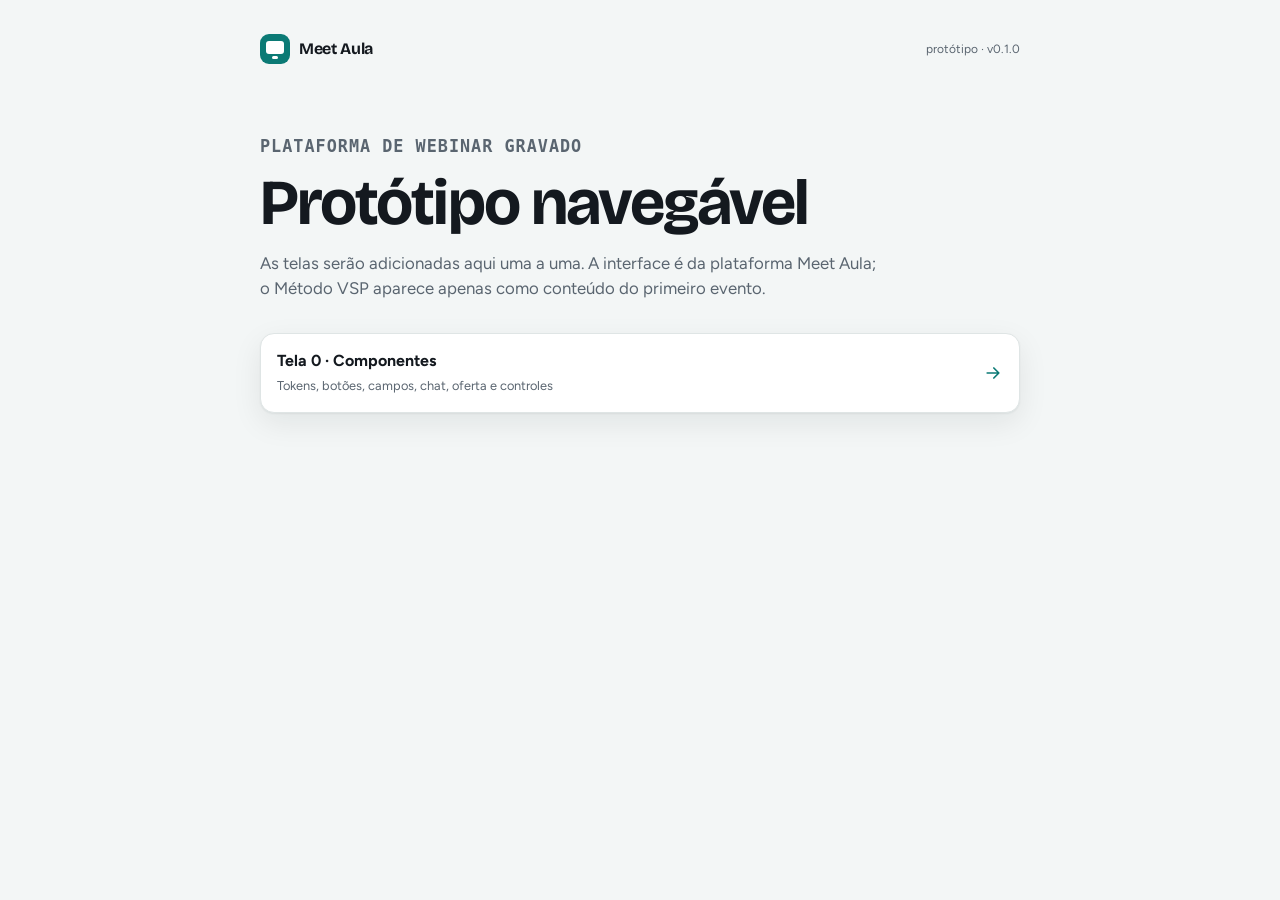
==== index.html @ 0c5a4165 "feat: add Meet Aula prototype home" ====
<!doctype html>
<html lang="pt-BR">
<head>
  <meta charset="utf-8">
  <meta name="viewport" content="width=device-width,initial-scale=1">
  <title>Meet Aula · Protótipo</title>
  <link rel="preconnect" href="https://fonts.googleapis.com">
  <link rel="preconnect" href="https://fonts.gstatic.com" crossorigin>
  <link href="https://fonts.googleapis.com/css2?family=Bricolage+Grotesque:wght@600;700&family=Figtree:wght@400;500;600;700&display=swap" rel="stylesheet">
  <link rel="stylesheet" href="./tokens.css">
  <link rel="stylesheet" href="./components.css">
  <style>
    body{background:var(--ma-mist)}.home{width:min(760px,calc(100% - 32px));margin:0 auto;padding:34px 0 64px}.top{display:flex;justify-content:space-between;align-items:center;gap:16px;margin-bottom:72px}.version{color:var(--ma-ink-soft);font-size:.75rem}.hero{display:grid;gap:16px}.hero p{margin:0;max-width:620px;color:var(--ma-ink-soft);font-size:1.05rem}.screens{display:grid;gap:10px;margin-top:32px}.screen{display:flex;align-items:center;justify-content:space-between;gap:16px;border:1px solid var(--ma-line);border-radius:14px;background:#fff;padding:15px 16px;color:var(--ma-ink);text-decoration:none;box-shadow:var(--ma-shadow-sm)}.screen:hover{border-color:#AFCBC8}.screen strong{display:block}.screen span{color:var(--ma-ink-soft);font-size:.8rem}.screen svg{color:var(--ma-teal)}
  </style>
</head>
<body>
  <main class="home">
    <div class="top"><div class="ma-brand"><span class="ma-brand__mark" aria-hidden="true"></span><span>Meet Aula</span></div><span class="version">protótipo · v0.1.0</span></div>
    <section class="hero"><p class="ma-kicker">Plataforma de webinar gravado</p><h1 class="ma-display">Protótipo navegável</h1><p>As telas serão adicionadas aqui uma a uma. A interface é da plataforma Meet Aula; o Método VSP aparece apenas como conteúdo do primeiro evento.</p></section>
    <nav class="screens" aria-label="Telas disponíveis">
      <a class="screen" href="./componentes.html"><div><strong>Tela 0 · Componentes</strong><span>Tokens, botões, campos, chat, oferta e controles</span></div><svg class="ma-icon" viewBox="0 0 24 24" aria-hidden="true"><path d="M5 12h14M13 6l6 6-6 6"/></svg></a>
    </nav>
  </main>
</body>
</html>
---- tokens.css ----
:root {
  --ma-ink: #14191F;
  --ma-ink-soft: #5A6570;
  --ma-teal: #0B7A75;
  --ma-teal-dark: #075E5A;
  --ma-teal-soft: #9FDCD4;
  --ma-teal-tint: #E6F2F1;
  --ma-stage: #0F1617;
  --ma-stage-2: #1C2E2F;
  --ma-mist: #F3F6F6;
  --ma-line: #DFE5E5;
  --ma-signal: #D93A36;
  --tenant-accent: #1FA84D;
  --ma-white: #FFFFFF;

  --ma-font-display: "Bricolage Grotesque", system-ui, sans-serif;
  --ma-font-body: "Figtree", system-ui, -apple-system, BlinkMacSystemFont, "Segoe UI", sans-serif;
  --ma-font-mono: "IBM Plex Mono", ui-monospace, SFMono-Regular, Menlo, monospace;

  --ma-radius-button: 12px;
  --ma-radius-card: 16px;
  --ma-radius-input: 10px;
  --ma-radius-pill: 999px;

  --ma-shadow-sm: 0 1px 2px rgba(15,30,30,.06), 0 10px 30px rgba(15,30,30,.08);
  --ma-shadow-md: 0 16px 40px rgba(15,30,30,.12);
  --ma-transition: 150ms ease-out;
  --ma-focus: 0 0 0 3px rgba(11,122,117,.28);
}
---- components.css ----
*,*::before,*::after{box-sizing:border-box}html{color-scheme:light;text-size-adjust:100%}body{margin:0;min-width:320px;overflow-x:hidden;background:var(--ma-white);color:var(--ma-ink);font:400 16px/1.5 var(--ma-font-body)}button,input,select,textarea{font:inherit}a,button,input,select,textarea{-webkit-tap-highlight-color:transparent}:focus-visible{outline:0;box-shadow:var(--ma-focus)}.ma-display{margin:0;color:var(--ma-ink);font:700 clamp(2.25rem,8vw,4rem)/.98 var(--ma-font-display);letter-spacing:-.03em}.ma-kicker{margin:0;color:var(--ma-teal-dark);font:600 .72rem/1.2 var(--ma-font-mono);letter-spacing:.06em;text-transform:uppercase}.ma-muted{color:var(--ma-ink-soft)}.ma-mono{font:500 .9rem/1.4 var(--ma-font-mono)}.ma-icon{width:20px;height:20px;flex:0 0 auto;fill:none;stroke:currentColor;stroke-width:2;stroke-linecap:round;stroke-linejoin:round}.ma-sr-only{position:absolute!important;width:1px;height:1px;overflow:hidden;clip:rect(0,0,0,0);clip-path:inset(50%);white-space:nowrap}.ma-brand{display:inline-flex;align-items:center;gap:9px;color:var(--ma-ink);font:700 1rem/1 var(--ma-font-display);letter-spacing:-.02em}.ma-brand__mark{position:relative;width:30px;height:30px;flex:0 0 auto;border-radius:9px;background:var(--ma-teal)}.ma-brand__mark::before{content:"";position:absolute;inset:7px 6px 10px;border-radius:3px;background:#fff}.ma-brand__mark::after{content:"";position:absolute;left:12px;bottom:5px;width:6px;height:3px;border-radius:2px;background:#fff}.ma-btn{appearance:none;min-height:48px;border:1px solid transparent;border-radius:var(--ma-radius-button);display:inline-flex;align-items:center;justify-content:center;gap:9px;padding:12px 17px;cursor:pointer;font-weight:700;line-height:1;text-decoration:none;transition:transform var(--ma-transition),background-color var(--ma-transition),border-color var(--ma-transition),color var(--ma-transition),box-shadow var(--ma-transition)}.ma-btn:hover{transform:translateY(-1px)}.ma-btn:active{transform:translateY(0)}.ma-btn--primary{background:var(--ma-teal);color:#fff}.ma-btn--primary:hover{background:var(--ma-teal-dark)}.ma-btn--secondary{border-color:var(--ma-line);background:#fff;color:var(--ma-ink)}.ma-btn--secondary:hover{background:var(--ma-mist)}.ma-btn--danger{background:var(--ma-signal);color:#fff}.ma-btn--danger:hover{background:#B92F2B}.ma-btn[disabled]{cursor:not-allowed;opacity:.5;transform:none}.ma-field{display:grid;gap:7px}.ma-field__label{font-size:.875rem;font-weight:600}.ma-input,.ma-select,.ma-textarea{width:100%;min-height:48px;border:1px solid var(--ma-line);border-radius:var(--ma-radius-input);background:#fff;color:var(--ma-ink);padding:12px 13px;transition:border-color var(--ma-transition),box-shadow var(--ma-transition),background-color var(--ma-transition)}.ma-input::placeholder,.ma-textarea::placeholder{color:#7E898F}.ma-input:hover,.ma-select:hover,.ma-textarea:hover{border-color:#BFCACA}.ma-field__hint,.ma-field__error{margin:0;font-size:.8rem}.ma-field__hint{color:var(--ma-ink-soft)}.ma-field__error{display:none;color:#B12622;font-weight:600}.ma-field.is-error .ma-input,.ma-field.is-error .ma-select,.ma-field.is-error .ma-textarea{border-color:var(--ma-signal);background:#FFF8F7}.ma-field.is-error .ma-field__error{display:block}.ma-phone{display:grid;grid-template-columns:90px minmax(0,1fr);gap:8px}.ma-chips{display:flex;flex-wrap:wrap;gap:8px}.ma-chip{display:inline-flex;align-items:center;min-height:34px;border:1px solid var(--ma-line);border-radius:var(--ma-radius-pill);background:#fff;color:var(--ma-ink);padding:7px 11px;font-size:.8rem;font-weight:600}.ma-chip--selected{border-color:#AFCBC8;background:var(--ma-teal-tint);color:var(--ma-teal-dark)}.ma-avatar{display:inline-grid;width:40px;height:40px;place-items:center;flex:0 0 auto;border-radius:50%;background:var(--ma-teal-tint);color:var(--ma-teal-dark);font-size:.78rem;font-weight:700}.ma-message{display:grid;grid-template-columns:36px minmax(0,1fr);gap:10px;align-items:start}.ma-message .ma-avatar{width:36px;height:36px}.ma-message__bubble{min-width:0;border:1px solid var(--ma-line);border-radius:14px 14px 14px 5px;background:#fff;padding:10px 12px}.ma-message__meta{display:flex;flex-wrap:wrap;gap:4px 9px;margin-bottom:3px}.ma-message__name{font-size:.8rem;font-weight:700}.ma-message__time{color:var(--ma-ink-soft);font-size:.72rem}.ma-message__text{margin:0;font-size:.875rem;overflow-wrap:anywhere}.ma-message--team .ma-message__bubble{border-color:#BFD9D6;background:var(--ma-teal-tint)}.ma-message--team .ma-avatar{background:var(--ma-teal);color:#fff}.ma-message--pinned{grid-template-columns:1fr}.ma-message--pinned .ma-message__bubble{border-color:#BFD9D6;border-radius:14px;background:var(--ma-teal-tint)}.ma-pin-label{display:inline-flex;align-items:center;gap:6px;margin-bottom:6px;color:var(--ma-teal-dark);font:600 .68rem/1.2 var(--ma-font-mono);letter-spacing:.05em;text-transform:uppercase}.ma-reaction-pill{display:inline-flex;max-width:270px;align-items:center;gap:8px;border:1px solid rgba(255,255,255,.16);border-radius:var(--ma-radius-pill);background:rgba(15,22,23,.9);color:#fff;padding:8px 12px;box-shadow:var(--ma-shadow-md);backdrop-filter:blur(8px)}.ma-reaction-pill__name{overflow:hidden;font-size:.75rem;font-weight:600;text-overflow:ellipsis;white-space:nowrap}.ma-control{appearance:none;display:inline-grid;width:48px;height:48px;place-items:center;border:1px solid var(--ma-line);border-radius:50%;background:#fff;color:var(--ma-ink);cursor:pointer;transition:transform var(--ma-transition),background-color var(--ma-transition),border-color var(--ma-transition),color var(--ma-transition)}.ma-control:hover{transform:translateY(-1px)}.ma-control--active{border-color:#79C5BE;background:var(--ma-teal-soft);color:#103D3A}.ma-control--off{border-color:var(--ma-signal);background:var(--ma-signal);color:#fff}.ma-offer-card{overflow:hidden;border:1px solid #D6E5D9;border-radius:var(--ma-radius-card);background:#fff;box-shadow:var(--ma-shadow-sm)}.ma-offer-card__top{display:flex;flex-wrap:wrap;align-items:center;justify-content:space-between;gap:8px 12px;border-bottom:1px solid #DCEBDD;background:#F5FBF6;padding:10px 13px}.ma-offer-card__tag{color:#176D33;font-size:.72rem;font-weight:700;text-transform:uppercase}.ma-offer-card__deadline{color:var(--ma-ink-soft);font-size:.75rem;font-weight:600}.ma-offer-card__body{display:grid;gap:13px;padding:15px}.ma-offer-card__title,.ma-offer-card__old{margin:0}.ma-offer-card__title{font-weight:800}.ma-offer-card__old{color:var(--ma-ink-soft);font-size:.8rem}.ma-offer-card__price{display:flex;flex-wrap:wrap;align-items:baseline;gap:7px}.ma-offer-card__price strong{color:#176D33;font:700 1.9rem/.95 var(--ma-font-display);letter-spacing:-.02em}.ma-offer-card .ma-btn{background:var(--tenant-accent);color:#fff}.ma-offer-card .ma-btn:hover{filter:brightness(.9)}.ma-toast{display:flex;width:min(100%,430px);align-items:flex-start;gap:10px;border:1px solid #CFE2D3;border-radius:14px;background:#fff;padding:12px 14px;box-shadow:var(--ma-shadow-md)}.ma-toast__icon{display:grid;width:28px;height:28px;place-items:center;flex:0 0 auto;border-radius:50%;background:#EAF7EE;color:#176D33}.ma-toast__text{margin:0;font-size:.875rem}.ma-countdown{display:inline-flex;align-items:center;gap:10px;border:1px solid var(--ma-line);border-radius:14px;background:#fff;padding:10px 12px}.ma-countdown__label{color:var(--ma-ink-soft);font-size:.75rem;font-weight:600}.ma-countdown__time{color:var(--ma-ink);font:700 1.8rem/1 var(--ma-font-display);letter-spacing:-.02em}@media(prefers-reduced-motion:reduce){*,*::before,*::after{scroll-behavior:auto!important;animation-duration:.001ms!important;animation-iteration-count:1!important;transition-duration:.001ms!important}}
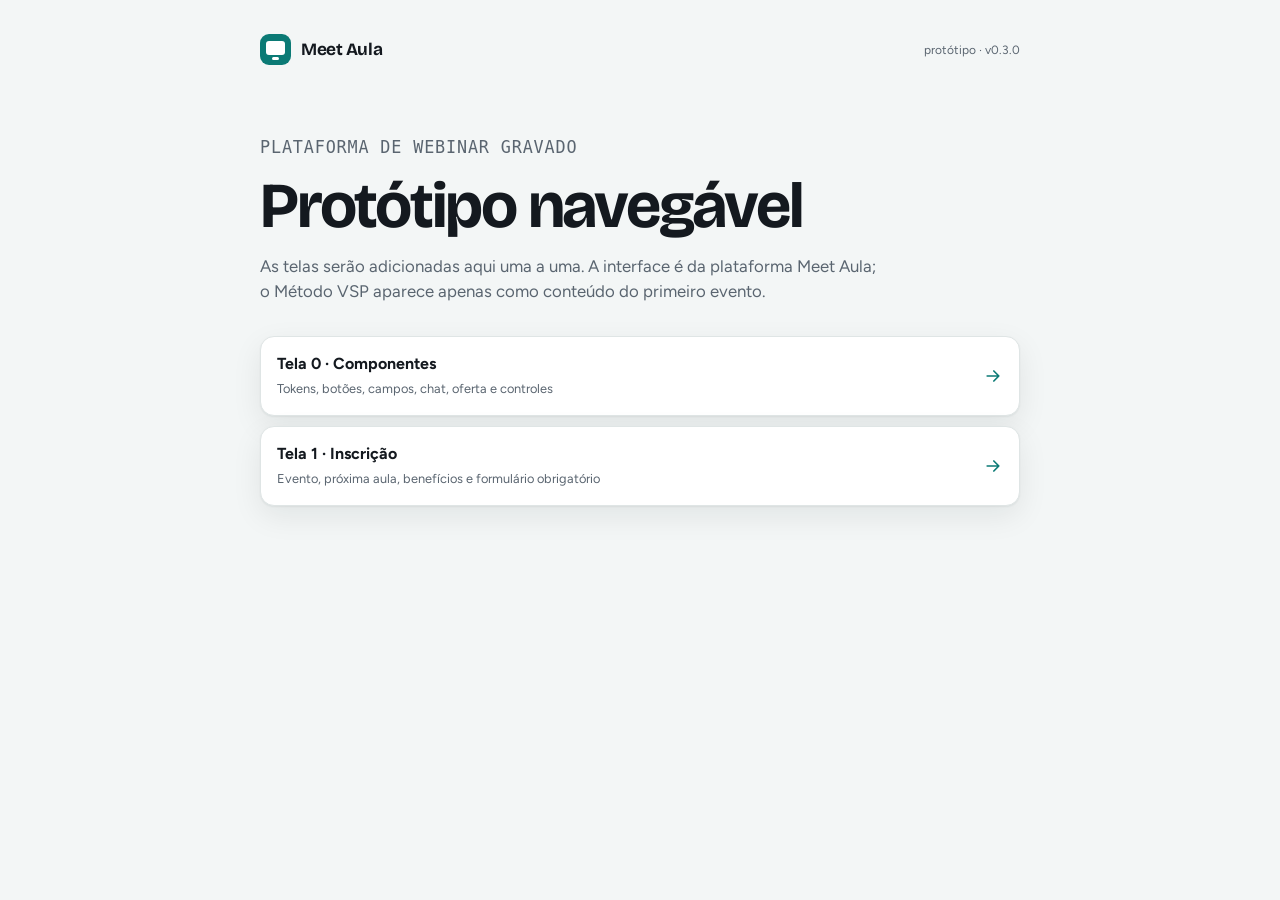
==== commit 7005fd1e: "nav: add registration screen to prototype index" ====
--- a/index.html
+++ b/index.html
@@ -15,10 +15,11 @@
 </head>
 <body>
   <main class="home">
-    <div class="top"><div class="ma-brand"><span class="ma-brand__mark" aria-hidden="true"></span><span>Meet Aula</span></div><span class="version">protótipo · v0.1.0</span></div>
+    <div class="top"><div class="ma-brand"><span class="ma-brand__mark" aria-hidden="true"></span><span>Meet Aula</span></div><span class="version">protótipo · v0.3.0</span></div>
     <section class="hero"><p class="ma-kicker">Plataforma de webinar gravado</p><h1 class="ma-display">Protótipo navegável</h1><p>As telas serão adicionadas aqui uma a uma. A interface é da plataforma Meet Aula; o Método VSP aparece apenas como conteúdo do primeiro evento.</p></section>
     <nav class="screens" aria-label="Telas disponíveis">
       <a class="screen" href="./componentes.html"><div><strong>Tela 0 · Componentes</strong><span>Tokens, botões, campos, chat, oferta e controles</span></div><svg class="ma-icon" viewBox="0 0 24 24" aria-hidden="true"><path d="M5 12h14M13 6l6 6-6 6"/></svg></a>
+      <a class="screen" href="./e/oferta-semente/"><div><strong>Tela 1 · Inscrição</strong><span>Evento, próxima aula, benefícios e formulário obrigatório</span></div><svg class="ma-icon" viewBox="0 0 24 24" aria-hidden="true"><path d="M5 12h14M13 6l6 6-6 6"/></svg></a>
     </nav>
   </main>
 </body>
--- a/tokens.css
+++ b/tokens.css
@@ -22,8 +22,8 @@
   --ma-radius-input: 10px;
   --ma-radius-pill: 999px;
 
-  --ma-shadow-sm: 0 1px 2px rgba(15,30,30,.06), 0 10px 30px rgba(15,30,30,.08);
-  --ma-shadow-md: 0 16px 40px rgba(15,30,30,.12);
+  --ma-shadow-sm: 0 1px 2px rgba(15, 30, 30, .06), 0 10px 30px rgba(15, 30, 30, .08);
+  --ma-shadow-md: 0 18px 48px rgba(15, 30, 30, .14);
   --ma-transition: 150ms ease-out;
-  --ma-focus: 0 0 0 3px rgba(11,122,117,.28);
+  --ma-focus: 0 0 0 3px rgba(11, 122, 117, .28);
 }
--- a/components.css
+++ b/components.css
@@ -1 +1,234 @@
-*,*::before,*::after{box-sizing:border-box}html{color-scheme:light;text-size-adjust:100%}body{margin:0;min-width:320px;overflow-x:hidden;background:var(--ma-white);color:var(--ma-ink);font:400 16px/1.5 var(--ma-font-body)}button,input,select,textarea{font:inherit}a,button,input,select,textarea{-webkit-tap-highlight-color:transparent}:focus-visible{outline:0;box-shadow:var(--ma-focus)}.ma-display{margin:0;color:var(--ma-ink);font:700 clamp(2.25rem,8vw,4rem)/.98 var(--ma-font-display);letter-spacing:-.03em}.ma-kicker{margin:0;color:var(--ma-teal-dark);font:600 .72rem/1.2 var(--ma-font-mono);letter-spacing:.06em;text-transform:uppercase}.ma-muted{color:var(--ma-ink-soft)}.ma-mono{font:500 .9rem/1.4 var(--ma-font-mono)}.ma-icon{width:20px;height:20px;flex:0 0 auto;fill:none;stroke:currentColor;stroke-width:2;stroke-linecap:round;stroke-linejoin:round}.ma-sr-only{position:absolute!important;width:1px;height:1px;overflow:hidden;clip:rect(0,0,0,0);clip-path:inset(50%);white-space:nowrap}.ma-brand{display:inline-flex;align-items:center;gap:9px;color:var(--ma-ink);font:700 1rem/1 var(--ma-font-display);letter-spacing:-.02em}.ma-brand__mark{position:relative;width:30px;height:30px;flex:0 0 auto;border-radius:9px;background:var(--ma-teal)}.ma-brand__mark::before{content:"";position:absolute;inset:7px 6px 10px;border-radius:3px;background:#fff}.ma-brand__mark::after{content:"";position:absolute;left:12px;bottom:5px;width:6px;height:3px;border-radius:2px;background:#fff}.ma-btn{appearance:none;min-height:48px;border:1px solid transparent;border-radius:var(--ma-radius-button);display:inline-flex;align-items:center;justify-content:center;gap:9px;padding:12px 17px;cursor:pointer;font-weight:700;line-height:1;text-decoration:none;transition:transform var(--ma-transition),background-color var(--ma-transition),border-color var(--ma-transition),color var(--ma-transition),box-shadow var(--ma-transition)}.ma-btn:hover{transform:translateY(-1px)}.ma-btn:active{transform:translateY(0)}.ma-btn--primary{background:var(--ma-teal);color:#fff}.ma-btn--primary:hover{background:var(--ma-teal-dark)}.ma-btn--secondary{border-color:var(--ma-line);background:#fff;color:var(--ma-ink)}.ma-btn--secondary:hover{background:var(--ma-mist)}.ma-btn--danger{background:var(--ma-signal);color:#fff}.ma-btn--danger:hover{background:#B92F2B}.ma-btn[disabled]{cursor:not-allowed;opacity:.5;transform:none}.ma-field{display:grid;gap:7px}.ma-field__label{font-size:.875rem;font-weight:600}.ma-input,.ma-select,.ma-textarea{width:100%;min-height:48px;border:1px solid var(--ma-line);border-radius:var(--ma-radius-input);background:#fff;color:var(--ma-ink);padding:12px 13px;transition:border-color var(--ma-transition),box-shadow var(--ma-transition),background-color var(--ma-transition)}.ma-input::placeholder,.ma-textarea::placeholder{color:#7E898F}.ma-input:hover,.ma-select:hover,.ma-textarea:hover{border-color:#BFCACA}.ma-field__hint,.ma-field__error{margin:0;font-size:.8rem}.ma-field__hint{color:var(--ma-ink-soft)}.ma-field__error{display:none;color:#B12622;font-weight:600}.ma-field.is-error .ma-input,.ma-field.is-error .ma-select,.ma-field.is-error .ma-textarea{border-color:var(--ma-signal);background:#FFF8F7}.ma-field.is-error .ma-field__error{display:block}.ma-phone{display:grid;grid-template-columns:90px minmax(0,1fr);gap:8px}.ma-chips{display:flex;flex-wrap:wrap;gap:8px}.ma-chip{display:inline-flex;align-items:center;min-height:34px;border:1px solid var(--ma-line);border-radius:var(--ma-radius-pill);background:#fff;color:var(--ma-ink);padding:7px 11px;font-size:.8rem;font-weight:600}.ma-chip--selected{border-color:#AFCBC8;background:var(--ma-teal-tint);color:var(--ma-teal-dark)}.ma-avatar{display:inline-grid;width:40px;height:40px;place-items:center;flex:0 0 auto;border-radius:50%;background:var(--ma-teal-tint);color:var(--ma-teal-dark);font-size:.78rem;font-weight:700}.ma-message{display:grid;grid-template-columns:36px minmax(0,1fr);gap:10px;align-items:start}.ma-message .ma-avatar{width:36px;height:36px}.ma-message__bubble{min-width:0;border:1px solid var(--ma-line);border-radius:14px 14px 14px 5px;background:#fff;padding:10px 12px}.ma-message__meta{display:flex;flex-wrap:wrap;gap:4px 9px;margin-bottom:3px}.ma-message__name{font-size:.8rem;font-weight:700}.ma-message__time{color:var(--ma-ink-soft);font-size:.72rem}.ma-message__text{margin:0;font-size:.875rem;overflow-wrap:anywhere}.ma-message--team .ma-message__bubble{border-color:#BFD9D6;background:var(--ma-teal-tint)}.ma-message--team .ma-avatar{background:var(--ma-teal);color:#fff}.ma-message--pinned{grid-template-columns:1fr}.ma-message--pinned .ma-message__bubble{border-color:#BFD9D6;border-radius:14px;background:var(--ma-teal-tint)}.ma-pin-label{display:inline-flex;align-items:center;gap:6px;margin-bottom:6px;color:var(--ma-teal-dark);font:600 .68rem/1.2 var(--ma-font-mono);letter-spacing:.05em;text-transform:uppercase}.ma-reaction-pill{display:inline-flex;max-width:270px;align-items:center;gap:8px;border:1px solid rgba(255,255,255,.16);border-radius:var(--ma-radius-pill);background:rgba(15,22,23,.9);color:#fff;padding:8px 12px;box-shadow:var(--ma-shadow-md);backdrop-filter:blur(8px)}.ma-reaction-pill__name{overflow:hidden;font-size:.75rem;font-weight:600;text-overflow:ellipsis;white-space:nowrap}.ma-control{appearance:none;display:inline-grid;width:48px;height:48px;place-items:center;border:1px solid var(--ma-line);border-radius:50%;background:#fff;color:var(--ma-ink);cursor:pointer;transition:transform var(--ma-transition),background-color var(--ma-transition),border-color var(--ma-transition),color var(--ma-transition)}.ma-control:hover{transform:translateY(-1px)}.ma-control--active{border-color:#79C5BE;background:var(--ma-teal-soft);color:#103D3A}.ma-control--off{border-color:var(--ma-signal);background:var(--ma-signal);color:#fff}.ma-offer-card{overflow:hidden;border:1px solid #D6E5D9;border-radius:var(--ma-radius-card);background:#fff;box-shadow:var(--ma-shadow-sm)}.ma-offer-card__top{display:flex;flex-wrap:wrap;align-items:center;justify-content:space-between;gap:8px 12px;border-bottom:1px solid #DCEBDD;background:#F5FBF6;padding:10px 13px}.ma-offer-card__tag{color:#176D33;font-size:.72rem;font-weight:700;text-transform:uppercase}.ma-offer-card__deadline{color:var(--ma-ink-soft);font-size:.75rem;font-weight:600}.ma-offer-card__body{display:grid;gap:13px;padding:15px}.ma-offer-card__title,.ma-offer-card__old{margin:0}.ma-offer-card__title{font-weight:800}.ma-offer-card__old{color:var(--ma-ink-soft);font-size:.8rem}.ma-offer-card__price{display:flex;flex-wrap:wrap;align-items:baseline;gap:7px}.ma-offer-card__price strong{color:#176D33;font:700 1.9rem/.95 var(--ma-font-display);letter-spacing:-.02em}.ma-offer-card .ma-btn{background:var(--tenant-accent);color:#fff}.ma-offer-card .ma-btn:hover{filter:brightness(.9)}.ma-toast{display:flex;width:min(100%,430px);align-items:flex-start;gap:10px;border:1px solid #CFE2D3;border-radius:14px;background:#fff;padding:12px 14px;box-shadow:var(--ma-shadow-md)}.ma-toast__icon{display:grid;width:28px;height:28px;place-items:center;flex:0 0 auto;border-radius:50%;background:#EAF7EE;color:#176D33}.ma-toast__text{margin:0;font-size:.875rem}.ma-countdown{display:inline-flex;align-items:center;gap:10px;border:1px solid var(--ma-line);border-radius:14px;background:#fff;padding:10px 12px}.ma-countdown__label{color:var(--ma-ink-soft);font-size:.75rem;font-weight:600}.ma-countdown__time{color:var(--ma-ink);font:700 1.8rem/1 var(--ma-font-display);letter-spacing:-.02em}@media(prefers-reduced-motion:reduce){*,*::before,*::after{scroll-behavior:auto!important;animation-duration:.001ms!important;animation-iteration-count:1!important;transition-duration:.001ms!important}}
+*,
+*::before,
+*::after { box-sizing: border-box; }
+
+html { color-scheme: light; text-size-adjust: 100%; }
+
+body {
+  margin: 0;
+  min-width: 320px;
+  overflow-x: hidden;
+  background: var(--ma-white);
+  color: var(--ma-ink);
+  font: 400 16px/1.5 var(--ma-font-body);
+  -webkit-font-smoothing: antialiased;
+}
+
+button, input, select, textarea { font: inherit; }
+a, button, input, select, textarea { -webkit-tap-highlight-color: transparent; }
+:focus-visible { outline: 0; box-shadow: var(--ma-focus); }
+
+.ma-display {
+  margin: 0;
+  color: var(--ma-ink);
+  font: 700 clamp(2.25rem, 8vw, 4rem)/.98 var(--ma-font-display);
+  letter-spacing: -.035em;
+}
+.ma-kicker {
+  margin: 0;
+  color: var(--ma-teal-dark);
+  font: 500 .72rem/1.3 var(--ma-font-mono);
+  letter-spacing: .05em;
+  text-transform: uppercase;
+}
+.ma-muted { color: var(--ma-ink-soft); }
+.ma-mono { font-family: var(--ma-font-mono); font-weight: 500; font-variant-numeric: tabular-nums; }
+.ma-icon {
+  width: 20px; height: 20px; flex: 0 0 auto; fill: none; stroke: currentColor;
+  stroke-width: 2; stroke-linecap: round; stroke-linejoin: round;
+}
+.ma-sr-only {
+  position: absolute !important; width: 1px; height: 1px; overflow: hidden;
+  clip: rect(0 0 0 0); clip-path: inset(50%); white-space: nowrap;
+}
+
+/* Brand */
+.ma-brand {
+  display: inline-flex; align-items: center; gap: 10px; color: var(--ma-ink);
+  font: 700 1.08rem/1 var(--ma-font-display); letter-spacing: -.025em;
+}
+.ma-brand__mark {
+  position: relative; width: 31px; height: 31px; flex: 0 0 auto;
+  border-radius: 9px; background: var(--ma-teal);
+}
+.ma-brand__mark::before {
+  position: absolute; inset: 7px 6px 10px; border-radius: 3px;
+  background: var(--ma-white); content: "";
+}
+.ma-brand__mark::after {
+  position: absolute; left: 12px; bottom: 5px; width: 7px; height: 3px;
+  border-radius: 2px; background: var(--ma-white); content: "";
+}
+
+/* Buttons */
+.ma-btn {
+  appearance: none; min-height: 48px; border: 1px solid transparent;
+  border-radius: var(--ma-radius-button); display: inline-flex; align-items: center;
+  justify-content: center; gap: 9px; padding: 12px 17px; cursor: pointer;
+  color: inherit; font-weight: 700; line-height: 1; text-decoration: none;
+  transition: transform var(--ma-transition), background-color var(--ma-transition),
+    border-color var(--ma-transition), color var(--ma-transition), box-shadow var(--ma-transition);
+}
+.ma-btn:hover { transform: translateY(-1px); }
+.ma-btn:active { transform: translateY(0); }
+.ma-btn--primary { background: var(--ma-teal); color: var(--ma-white); }
+.ma-btn--primary:hover { background: var(--ma-teal-dark); }
+.ma-btn--secondary { border-color: var(--ma-line); background: var(--ma-white); color: var(--ma-ink); }
+.ma-btn--secondary:hover { background: var(--ma-mist); }
+.ma-btn--danger { background: var(--ma-signal); color: var(--ma-white); }
+.ma-btn--danger:hover { background: #B92F2B; }
+.ma-btn[disabled] { cursor: not-allowed; opacity: .5; transform: none; }
+
+/* Forms */
+.ma-field { display: grid; gap: 7px; }
+.ma-field__label { color: var(--ma-ink); font-size: .875rem; font-weight: 600; }
+.ma-input, .ma-select, .ma-textarea {
+  width: 100%; min-height: 48px; border: 1px solid var(--ma-line);
+  border-radius: var(--ma-radius-input); background: var(--ma-white); color: var(--ma-ink);
+  padding: 12px 13px; transition: border-color var(--ma-transition), box-shadow var(--ma-transition), background-color var(--ma-transition);
+}
+.ma-input::placeholder, .ma-textarea::placeholder { color: #7E898F; }
+.ma-input:hover, .ma-select:hover, .ma-textarea:hover { border-color: #BFCACA; }
+.ma-field__hint, .ma-field__error { margin: 0; font-size: .8rem; }
+.ma-field__hint { color: var(--ma-ink-soft); }
+.ma-field__error { display: none; color: #B12622; font-weight: 600; }
+.ma-field.is-error .ma-input, .ma-field.is-error .ma-select, .ma-field.is-error .ma-textarea {
+  border-color: var(--ma-signal); background: #FFF8F7;
+}
+.ma-field.is-error .ma-field__error { display: block; }
+.ma-phone { display: grid; grid-template-columns: 90px minmax(0, 1fr); gap: 8px; }
+
+/* Chips */
+.ma-chips { display: flex; flex-wrap: wrap; gap: 8px; }
+.ma-chip {
+  display: inline-flex; min-height: 34px; align-items: center; border: 1px solid var(--ma-line);
+  border-radius: var(--ma-radius-pill); background: var(--ma-white); color: var(--ma-ink);
+  padding: 7px 11px; font-size: .8rem; font-weight: 600;
+}
+.ma-chip--selected { border-color: #AFCBC8; background: var(--ma-teal-tint); color: var(--ma-teal-dark); }
+
+/* Avatar */
+.ma-avatar {
+  display: inline-grid; width: 36px; height: 36px; place-items: center; flex: 0 0 auto;
+  border-radius: 50%; background: var(--ma-teal-tint); color: var(--ma-teal-dark);
+  font-size: .75rem; font-weight: 700;
+}
+
+/* Compact webchat: optimized for dense room sidebars */
+.ma-chat-list { display: grid; gap: 10px; }
+.ma-message {
+  display: grid; grid-template-columns: 30px minmax(0, 1fr); gap: 8px; align-items: start;
+}
+.ma-message .ma-avatar { width: 30px; height: 30px; font-size: .64rem; }
+.ma-message__content { min-width: 0; }
+.ma-message__meta {
+  display: flex; flex-wrap: wrap; align-items: baseline; gap: 4px 7px; margin-bottom: 1px;
+}
+.ma-message__name { color: var(--ma-ink); font-size: .78rem; font-weight: 700; }
+.ma-message__time { color: #7E898F; font-size: .68rem; }
+.ma-message__bubble { min-width: 0; background: transparent; padding: 0; }
+.ma-message__text { margin: 0; color: var(--ma-ink); font-size: .85rem; line-height: 1.35; overflow-wrap: anywhere; }
+.ma-message--team .ma-avatar { background: var(--ma-teal); color: var(--ma-white); }
+.ma-message--team .ma-message__name { color: var(--ma-teal-dark); }
+.ma-message--pinned {
+  grid-template-columns: 1fr; border-radius: 10px; background: var(--ma-teal-tint); padding: 8px 10px;
+}
+.ma-pin-label {
+  display: inline-flex; align-items: center; gap: 6px; margin-bottom: 3px; color: var(--ma-teal-dark);
+  font: 500 .64rem/1.3 var(--ma-font-mono); letter-spacing: .04em; text-transform: uppercase;
+}
+
+/* Reactions: floating name pills + mobile horizontal tray */
+.ma-reaction-pill,
+.ma-reaction-float {
+  display: inline-flex; max-width: 270px; align-items: center; gap: 6px;
+  border: 1px solid rgba(255, 255, 255, .14); border-radius: var(--ma-radius-pill);
+  background: rgba(255, 255, 255, .13); color: var(--ma-white);
+  padding: 3px 9px 3px 4px; backdrop-filter: blur(8px);
+}
+.ma-reaction-pill__emoji,
+.ma-reaction-float__emoji { font-size: 1.1rem; line-height: 1; }
+.ma-reaction-pill__name,
+.ma-reaction-float__name {
+  overflow: hidden; font-size: .74rem; font-weight: 600; text-overflow: ellipsis; white-space: nowrap;
+}
+.ma-reaction-cloud { position: absolute; inset: 10px; pointer-events: none; }
+.ma-reaction-float {
+  position: absolute; left: var(--reaction-x, 0%); bottom: var(--reaction-y, 0%);
+  box-shadow: 0 8px 20px rgba(0, 0, 0, .16);
+}
+.ma-reaction-tray {
+  display: flex; max-width: 100%; gap: 3px; overflow-x: auto; padding: 5px;
+  border: 1px solid rgba(255, 255, 255, .14); border-radius: var(--ma-radius-pill);
+  background: rgba(15, 22, 23, .88); box-shadow: var(--ma-shadow-md); scrollbar-width: none;
+}
+.ma-reaction-tray::-webkit-scrollbar { display: none; }
+.ma-reaction-option {
+  appearance: none; width: 38px; height: 38px; flex: 0 0 38px; border: 0; border-radius: 50%;
+  display: grid; place-items: center; background: transparent; cursor: pointer; font-size: 1.2rem;
+  transition: transform var(--ma-transition), background-color var(--ma-transition);
+}
+.ma-reaction-option:hover { background: rgba(255, 255, 255, .12); transform: translateY(-1px); }
+
+/* Room controls */
+.ma-control {
+  appearance: none; display: inline-grid; width: 48px; height: 48px; place-items: center;
+  border: 1px solid var(--ma-line); border-radius: 50%; background: var(--ma-white);
+  color: var(--ma-ink); cursor: pointer; transition: transform var(--ma-transition),
+    background-color var(--ma-transition), border-color var(--ma-transition), color var(--ma-transition);
+}
+.ma-control:hover { transform: translateY(-1px); }
+.ma-control--active { border-color: #79C5BE; background: var(--ma-teal-soft); color: #103D3A; }
+.ma-control--off { border-color: var(--ma-signal); background: var(--ma-signal); color: var(--ma-white); }
+
+/* Tenant offer: tenant color is restricted to CTA */
+.ma-offer-card {
+  overflow: hidden; border: 1px solid var(--ma-line); border-radius: var(--ma-radius-card);
+  background: var(--ma-white); box-shadow: var(--ma-shadow-sm);
+}
+.ma-offer-card__top {
+  display: flex; flex-wrap: wrap; align-items: center; justify-content: space-between; gap: 8px 12px;
+  border-bottom: 1px solid var(--ma-line); background: var(--ma-mist); padding: 10px 13px;
+}
+.ma-offer-card__tag { color: var(--ma-signal); font-size: .7rem; font-weight: 700; text-transform: uppercase; }
+.ma-offer-card__deadline { color: var(--ma-ink-soft); font-size: .75rem; font-weight: 600; }
+.ma-offer-card__body { display: grid; gap: 13px; padding: 15px; }
+.ma-offer-card__title, .ma-offer-card__old { margin: 0; }
+.ma-offer-card__title { color: var(--ma-ink); font-weight: 800; }
+.ma-offer-card__old { color: var(--ma-ink-soft); font-size: .8rem; }
+.ma-offer-card__price { display: flex; flex-wrap: wrap; align-items: baseline; gap: 7px; }
+.ma-offer-card__price strong {
+  color: var(--ma-ink); font: 700 1.9rem/.95 var(--ma-font-display); letter-spacing: -.02em;
+}
+.ma-offer-card .ma-btn { background: var(--tenant-accent); color: var(--ma-white); }
+.ma-offer-card .ma-btn:hover { filter: brightness(.9); }
+
+/* Toast */
+.ma-toast {
+  display: flex; width: min(100%, 430px); align-items: flex-start; gap: 10px;
+  border: 1px solid var(--ma-line); border-radius: 14px; background: var(--ma-white);
+  padding: 11px 13px; box-shadow: var(--ma-shadow-md);
+}
+.ma-toast__icon {
+  display: grid; width: 26px; height: 26px; place-items: center; flex: 0 0 auto;
+  border-radius: 50%; background: var(--ma-teal-tint); color: var(--ma-teal-dark);
+}
+.ma-toast__text { margin: 0; font-size: .85rem; }
+
+/* Countdown */
+.ma-countdown {
+  display: inline-flex; align-items: center; gap: 10px; border: 1px solid var(--ma-line);
+  border-radius: 14px; background: var(--ma-white); padding: 10px 12px;
+}
+.ma-countdown__label { color: var(--ma-ink-soft); font-size: .75rem; font-weight: 600; }
+.ma-countdown__time {
+  color: var(--ma-ink); font: 700 1.8rem/1 var(--ma-font-display);
+  font-variant-numeric: tabular-nums; letter-spacing: -.02em;
+}
+
+@media (prefers-reduced-motion: reduce) {
+  *, *::before, *::after {
+    scroll-behavior: auto !important; animation-duration: .001ms !important;
+    animation-iteration-count: 1 !important; transition-duration: .001ms !important;
+  }
+}
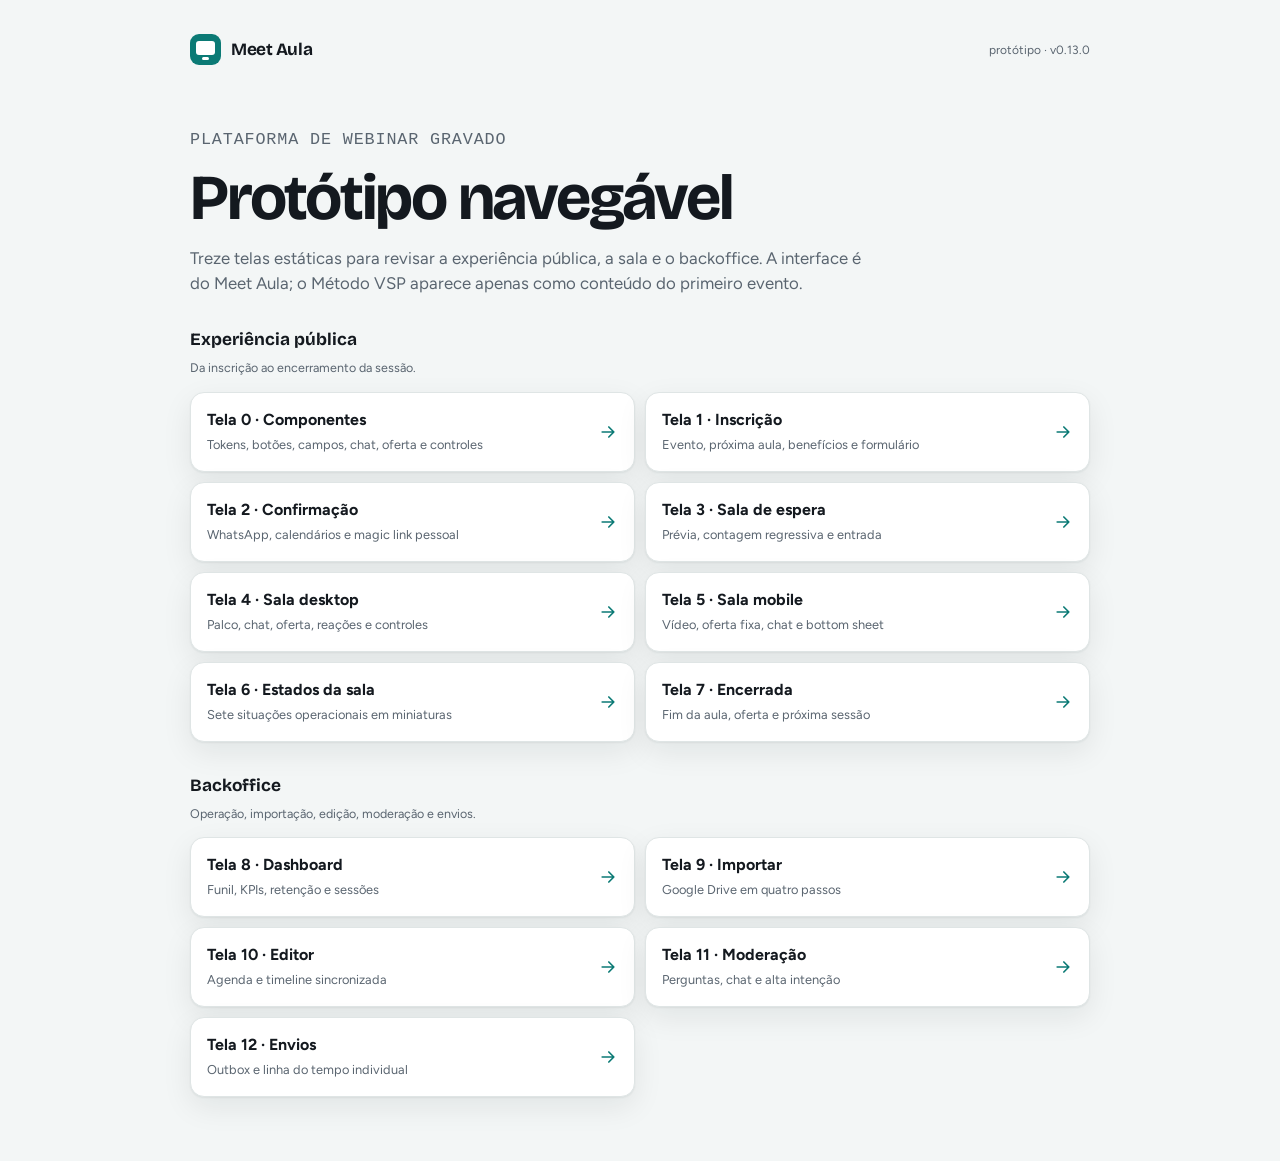
==== commit 516c320f: "nav: add screens 2 through 12 to prototype index" ====
--- a/index.html
+++ b/index.html
@@ -10,17 +10,32 @@
   <link rel="stylesheet" href="./tokens.css">
   <link rel="stylesheet" href="./components.css">
   <style>
-    body{background:var(--ma-mist)}.home{width:min(760px,calc(100% - 32px));margin:0 auto;padding:34px 0 64px}.top{display:flex;justify-content:space-between;align-items:center;gap:16px;margin-bottom:72px}.version{color:var(--ma-ink-soft);font-size:.75rem}.hero{display:grid;gap:16px}.hero p{margin:0;max-width:620px;color:var(--ma-ink-soft);font-size:1.05rem}.screens{display:grid;gap:10px;margin-top:32px}.screen{display:flex;align-items:center;justify-content:space-between;gap:16px;border:1px solid var(--ma-line);border-radius:14px;background:#fff;padding:15px 16px;color:var(--ma-ink);text-decoration:none;box-shadow:var(--ma-shadow-sm)}.screen:hover{border-color:#AFCBC8}.screen strong{display:block}.screen span{color:var(--ma-ink-soft);font-size:.8rem}.screen svg{color:var(--ma-teal)}
+    body{background:var(--ma-mist)}.home{width:min(900px,calc(100% - 32px));margin:0 auto;padding:34px 0 64px}.top{display:flex;justify-content:space-between;align-items:center;gap:16px;margin-bottom:64px}.version{color:var(--ma-ink-soft);font-size:.75rem}.hero{display:grid;gap:16px}.hero p{margin:0;max-width:680px;color:var(--ma-ink-soft);font-size:1.05rem}.group{margin-top:34px}.group h2{margin:0 0 10px;font:700 1.08rem/1.1 var(--ma-font-display)}.group p{margin:0 0 14px;color:var(--ma-ink-soft);font-size:.78rem}.screens{display:grid;gap:10px}.screen{display:flex;align-items:center;justify-content:space-between;gap:16px;border:1px solid var(--ma-line);border-radius:14px;background:#fff;padding:15px 16px;color:var(--ma-ink);text-decoration:none;box-shadow:var(--ma-shadow-sm);transition:transform var(--ma-transition),border-color var(--ma-transition)}.screen:hover{border-color:#AFCBC8;transform:translateY(-1px)}.screen strong{display:block}.screen span{color:var(--ma-ink-soft);font-size:.8rem}.screen svg{color:var(--ma-teal);flex:0 0 auto}@media(min-width:760px){.screens{grid-template-columns:repeat(2,minmax(0,1fr))}}
   </style>
 </head>
 <body>
   <main class="home">
-    <div class="top"><div class="ma-brand"><span class="ma-brand__mark" aria-hidden="true"></span><span>Meet Aula</span></div><span class="version">protótipo · v0.3.0</span></div>
-    <section class="hero"><p class="ma-kicker">Plataforma de webinar gravado</p><h1 class="ma-display">Protótipo navegável</h1><p>As telas serão adicionadas aqui uma a uma. A interface é da plataforma Meet Aula; o Método VSP aparece apenas como conteúdo do primeiro evento.</p></section>
-    <nav class="screens" aria-label="Telas disponíveis">
-      <a class="screen" href="./componentes.html"><div><strong>Tela 0 · Componentes</strong><span>Tokens, botões, campos, chat, oferta e controles</span></div><svg class="ma-icon" viewBox="0 0 24 24" aria-hidden="true"><path d="M5 12h14M13 6l6 6-6 6"/></svg></a>
-      <a class="screen" href="./e/oferta-semente/"><div><strong>Tela 1 · Inscrição</strong><span>Evento, próxima aula, benefícios e formulário obrigatório</span></div><svg class="ma-icon" viewBox="0 0 24 24" aria-hidden="true"><path d="M5 12h14M13 6l6 6-6 6"/></svg></a>
-    </nav>
+    <div class="top"><div class="ma-brand"><span class="ma-brand__mark" aria-hidden="true"></span><span>Meet Aula</span></div><span class="version">protótipo · v0.13.0</span></div>
+    <section class="hero"><p class="ma-kicker">Plataforma de webinar gravado</p><h1 class="ma-display">Protótipo navegável</h1><p>Treze telas estáticas para revisar a experiência pública, a sala e o backoffice. A interface é do Meet Aula; o Método VSP aparece apenas como conteúdo do primeiro evento.</p></section>
+
+    <section class="group"><h2>Experiência pública</h2><p>Da inscrição ao encerramento da sessão.</p><nav class="screens" aria-label="Telas públicas">
+      <a class="screen" href="./componentes.html"><div><strong>Tela 0 · Componentes</strong><span>Tokens, botões, campos, chat, oferta e controles</span></div><svg class="ma-icon" viewBox="0 0 24 24"><path d="M5 12h14M13 6l6 6-6 6"/></svg></a>
+      <a class="screen" href="./e/oferta-semente/"><div><strong>Tela 1 · Inscrição</strong><span>Evento, próxima aula, benefícios e formulário</span></div><svg class="ma-icon" viewBox="0 0 24 24"><path d="M5 12h14M13 6l6 6-6 6"/></svg></a>
+      <a class="screen" href="./e/oferta-semente/ok/"><div><strong>Tela 2 · Confirmação</strong><span>WhatsApp, calendários e magic link pessoal</span></div><svg class="ma-icon" viewBox="0 0 24 24"><path d="M5 12h14M13 6l6 6-6 6"/></svg></a>
+      <a class="screen" href="./s/7KQ2/"><div><strong>Tela 3 · Sala de espera</strong><span>Prévia, contagem regressiva e entrada</span></div><svg class="ma-icon" viewBox="0 0 24 24"><path d="M5 12h14M13 6l6 6-6 6"/></svg></a>
+      <a class="screen" href="./s/7KQ2/sala-desktop.html"><div><strong>Tela 4 · Sala desktop</strong><span>Palco, chat, oferta, reações e controles</span></div><svg class="ma-icon" viewBox="0 0 24 24"><path d="M5 12h14M13 6l6 6-6 6"/></svg></a>
+      <a class="screen" href="./s/7KQ2/sala-mobile.html"><div><strong>Tela 5 · Sala mobile</strong><span>Vídeo, oferta fixa, chat e bottom sheet</span></div><svg class="ma-icon" viewBox="0 0 24 24"><path d="M5 12h14M13 6l6 6-6 6"/></svg></a>
+      <a class="screen" href="./s/7KQ2/estados.html"><div><strong>Tela 6 · Estados da sala</strong><span>Sete situações operacionais em miniaturas</span></div><svg class="ma-icon" viewBox="0 0 24 24"><path d="M5 12h14M13 6l6 6-6 6"/></svg></a>
+      <a class="screen" href="./s/7KQ2/encerrada.html"><div><strong>Tela 7 · Encerrada</strong><span>Fim da aula, oferta e próxima sessão</span></div><svg class="ma-icon" viewBox="0 0 24 24"><path d="M5 12h14M13 6l6 6-6 6"/></svg></a>
+    </nav></section>
+
+    <section class="group"><h2>Backoffice</h2><p>Operação, importação, edição, moderação e envios.</p><nav class="screens" aria-label="Telas do backoffice">
+      <a class="screen" href="./app/dashboard.html"><div><strong>Tela 8 · Dashboard</strong><span>Funil, KPIs, retenção e sessões</span></div><svg class="ma-icon" viewBox="0 0 24 24"><path d="M5 12h14M13 6l6 6-6 6"/></svg></a>
+      <a class="screen" href="./app/importar.html"><div><strong>Tela 9 · Importar</strong><span>Google Drive em quatro passos</span></div><svg class="ma-icon" viewBox="0 0 24 24"><path d="M5 12h14M13 6l6 6-6 6"/></svg></a>
+      <a class="screen" href="./app/editor.html"><div><strong>Tela 10 · Editor</strong><span>Agenda e timeline sincronizada</span></div><svg class="ma-icon" viewBox="0 0 24 24"><path d="M5 12h14M13 6l6 6-6 6"/></svg></a>
+      <a class="screen" href="./app/moderacao.html"><div><strong>Tela 11 · Moderação</strong><span>Perguntas, chat e alta intenção</span></div><svg class="ma-icon" viewBox="0 0 24 24"><path d="M5 12h14M13 6l6 6-6 6"/></svg></a>
+      <a class="screen" href="./app/envios.html"><div><strong>Tela 12 · Envios</strong><span>Outbox e linha do tempo individual</span></div><svg class="ma-icon" viewBox="0 0 24 24"><path d="M5 12h14M13 6l6 6-6 6"/></svg></a>
+    </nav></section>
   </main>
 </body>
 </html>
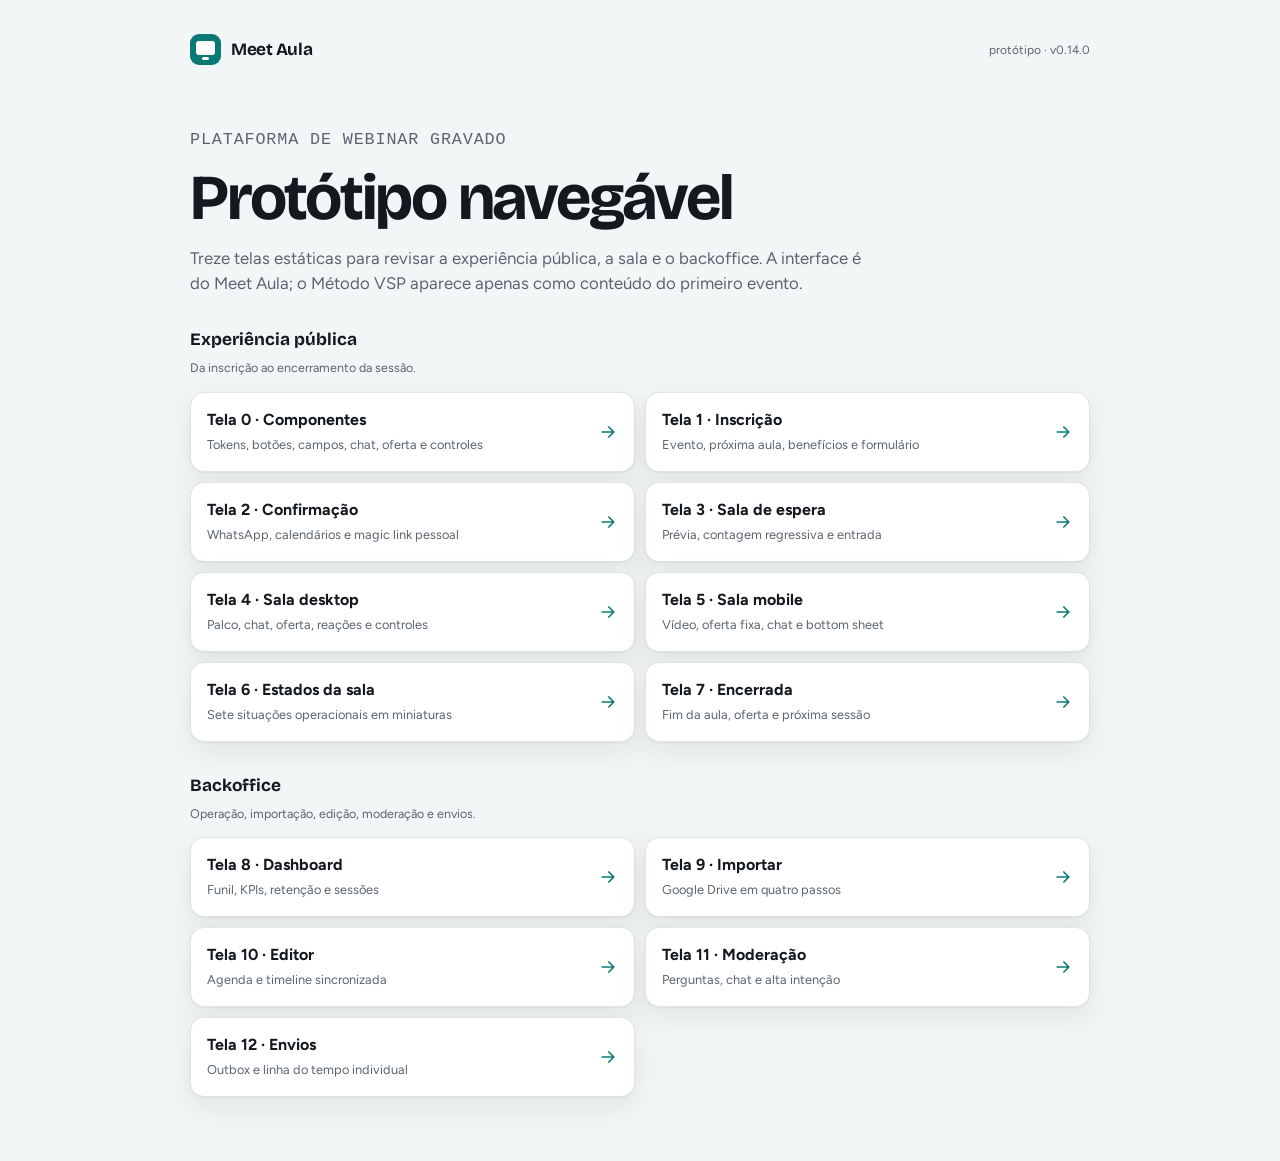
==== commit 31a6566f: "chore: show prototype version 0.14.0" ====
--- a/index.html
+++ b/index.html
@@ -15,7 +15,7 @@
 </head>
 <body>
   <main class="home">
-    <div class="top"><div class="ma-brand"><span class="ma-brand__mark" aria-hidden="true"></span><span>Meet Aula</span></div><span class="version">protótipo · v0.13.0</span></div>
+    <div class="top"><div class="ma-brand"><span class="ma-brand__mark" aria-hidden="true"></span><span>Meet Aula</span></div><span class="version">protótipo · v0.14.0</span></div>
     <section class="hero"><p class="ma-kicker">Plataforma de webinar gravado</p><h1 class="ma-display">Protótipo navegável</h1><p>Treze telas estáticas para revisar a experiência pública, a sala e o backoffice. A interface é do Meet Aula; o Método VSP aparece apenas como conteúdo do primeiro evento.</p></section>
 
     <section class="group"><h2>Experiência pública</h2><p>Da inscrição ao encerramento da sessão.</p><nav class="screens" aria-label="Telas públicas">
--- a/components.css
+++ b/components.css
@@ -33,9 +33,14 @@
 }
 .ma-muted { color: var(--ma-ink-soft); }
 .ma-mono { font-family: var(--ma-font-mono); font-weight: 500; font-variant-numeric: tabular-nums; }
+
+/* Icon system: UI = Lucide stroke icons; external brands = filled brand glyphs. */
 .ma-icon {
   width: 20px; height: 20px; flex: 0 0 auto; fill: none; stroke: currentColor;
   stroke-width: 2; stroke-linecap: round; stroke-linejoin: round;
+}
+.ma-brand-icon {
+  width: 20px; height: 20px; flex: 0 0 auto; fill: currentColor; stroke: none;
 }
 .ma-sr-only {
   position: absolute !important; width: 1px; height: 1px; overflow: hidden;
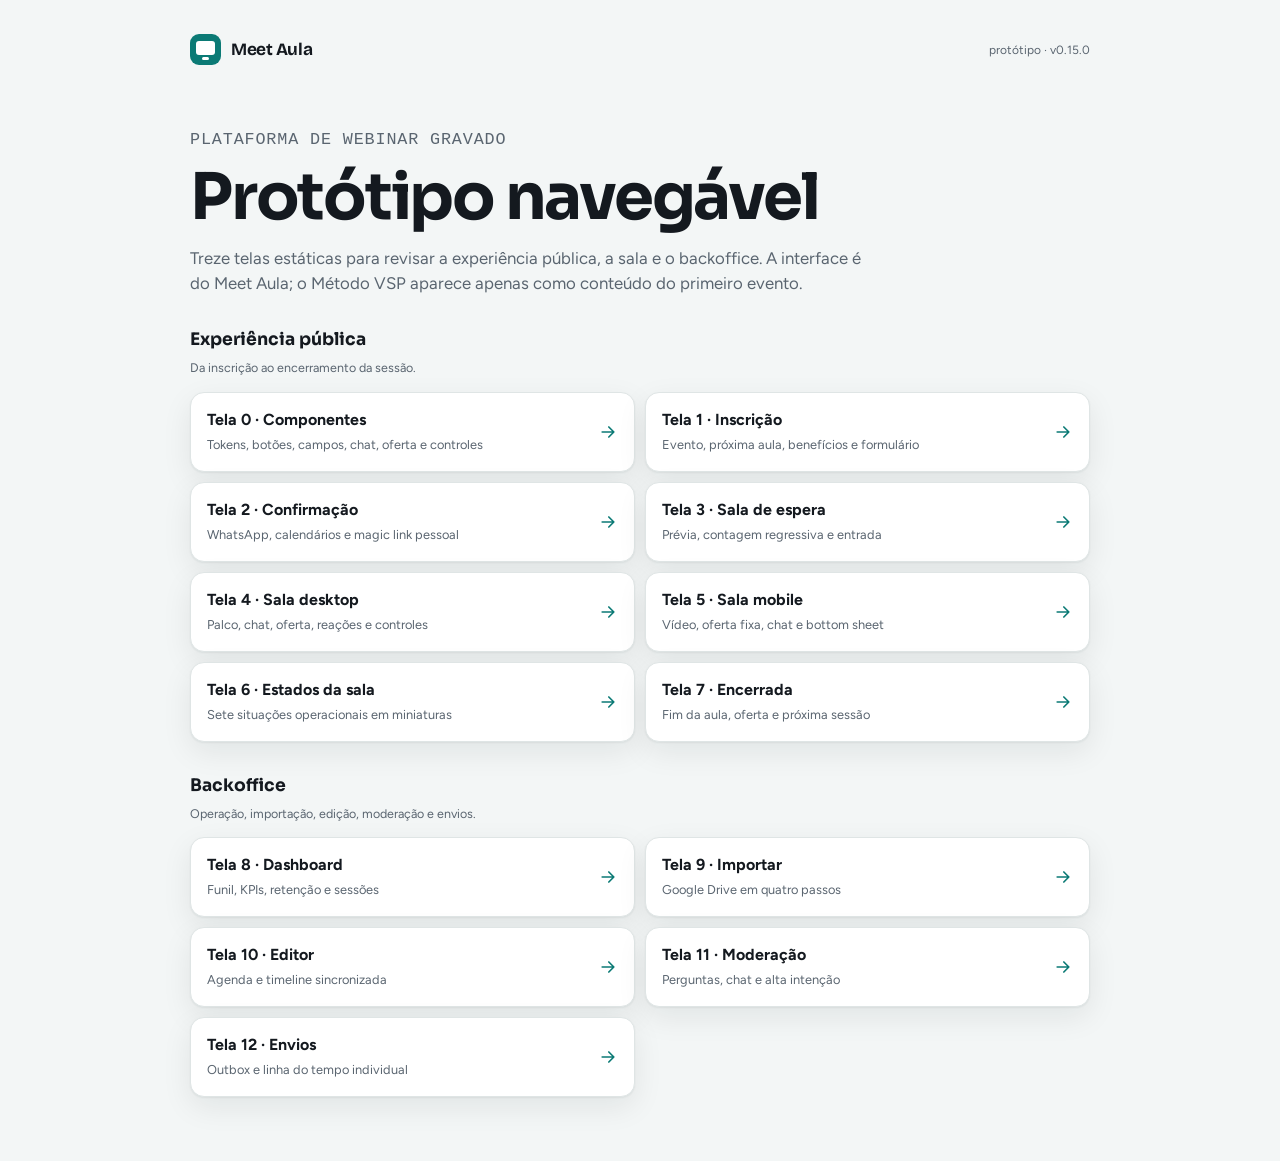
==== commit 4dc048c0: "chore: show prototype version 0.15.0" ====
--- a/index.html
+++ b/index.html
@@ -15,7 +15,7 @@
 </head>
 <body>
   <main class="home">
-    <div class="top"><div class="ma-brand"><span class="ma-brand__mark" aria-hidden="true"></span><span>Meet Aula</span></div><span class="version">protótipo · v0.14.0</span></div>
+    <div class="top"><div class="ma-brand"><span class="ma-brand__mark" aria-hidden="true"></span><span>Meet Aula</span></div><span class="version">protótipo · v0.15.0</span></div>
     <section class="hero"><p class="ma-kicker">Plataforma de webinar gravado</p><h1 class="ma-display">Protótipo navegável</h1><p>Treze telas estáticas para revisar a experiência pública, a sala e o backoffice. A interface é do Meet Aula; o Método VSP aparece apenas como conteúdo do primeiro evento.</p></section>
 
     <section class="group"><h2>Experiência pública</h2><p>Da inscrição ao encerramento da sessão.</p><nav class="screens" aria-label="Telas públicas">
--- a/tokens.css
+++ b/tokens.css
@@ -1,3 +1,5 @@
+@import url("https://fonts.googleapis.com/css2?family=Sora:wght@600;700&display=swap");
+
 :root {
   --ma-ink: #14191F;
   --ma-ink-soft: #5A6570;
@@ -13,7 +15,8 @@
   --tenant-accent: #1FA84D;
   --ma-white: #FFFFFF;
 
-  --ma-font-display: "Bricolage Grotesque", system-ui, sans-serif;
+  --ma-font-display: "Sora", system-ui, sans-serif;
+  --ma-font-brand: "Bricolage Grotesque", system-ui, sans-serif;
   --ma-font-body: "Figtree", system-ui, -apple-system, BlinkMacSystemFont, "Segoe UI", sans-serif;
   --ma-font-mono: "IBM Plex Mono", ui-monospace, SFMono-Regular, Menlo, monospace;
 
--- a/components.css
+++ b/components.css
@@ -47,10 +47,51 @@
   clip: rect(0 0 0 0); clip-path: inset(50%); white-space: nowrap;
 }
 
+/* Official Lucide glyphs for critical room controls.
+   These masks intentionally override any stale copied path in individual screens. */
+:where([aria-label="Microfone desligado"], [title="Microfone desligado"]) > .ma-icon,
+:where([aria-label="Câmera desligada"], [title="Câmera desligada"]) > .ma-icon,
+[aria-label="Sair"] > .ma-icon {
+  display: none;
+}
+
+:where([aria-label="Microfone desligado"], [title="Microfone desligado"])::before,
+:where([aria-label="Câmera desligada"], [title="Câmera desligada"])::before,
+[aria-label="Sair"]::before {
+  content: "";
+  display: block;
+  width: 19px;
+  height: 19px;
+  background: currentColor;
+  -webkit-mask-position: center;
+  mask-position: center;
+  -webkit-mask-repeat: no-repeat;
+  mask-repeat: no-repeat;
+  -webkit-mask-size: contain;
+  mask-size: contain;
+}
+
+:where([aria-label="Microfone desligado"], [title="Microfone desligado"])::before {
+  -webkit-mask-image: url("data:image/svg+xml,%3Csvg xmlns='http://www.w3.org/2000/svg' viewBox='0 0 24 24' fill='none' stroke='black' stroke-width='2' stroke-linecap='round' stroke-linejoin='round'%3E%3Cpath d='M12 19v3'/%3E%3Cpath d='M15 9.34V5a3 3 0 0 0-5.68-1.33'/%3E%3Cpath d='M16.95 16.95A7 7 0 0 1 5 12v-2'/%3E%3Cpath d='M18.89 13.23A7 7 0 0 0 19 12v-2'/%3E%3Cpath d='m2 2 20 20'/%3E%3Cpath d='M9 9v3a3 3 0 0 0 5.12 2.12'/%3E%3C/svg%3E");
+  mask-image: url("data:image/svg+xml,%3Csvg xmlns='http://www.w3.org/2000/svg' viewBox='0 0 24 24' fill='none' stroke='black' stroke-width='2' stroke-linecap='round' stroke-linejoin='round'%3E%3Cpath d='M12 19v3'/%3E%3Cpath d='M15 9.34V5a3 3 0 0 0-5.68-1.33'/%3E%3Cpath d='M16.95 16.95A7 7 0 0 1 5 12v-2'/%3E%3Cpath d='M18.89 13.23A7 7 0 0 0 19 12v-2'/%3E%3Cpath d='m2 2 20 20'/%3E%3Cpath d='M9 9v3a3 3 0 0 0 5.12 2.12'/%3E%3C/svg%3E");
+}
+
+:where([aria-label="Câmera desligada"], [title="Câmera desligada"])::before {
+  -webkit-mask-image: url("data:image/svg+xml,%3Csvg xmlns='http://www.w3.org/2000/svg' viewBox='0 0 24 24' fill='none' stroke='black' stroke-width='2' stroke-linecap='round' stroke-linejoin='round'%3E%3Cpath d='M10.66 6H14a2 2 0 0 1 2 2v2.5l5.248-3.062A.5.5 0 0 1 22 7.87v8.196'/%3E%3Cpath d='M16 16a2 2 0 0 1-2 2H4a2 2 0 0 1-2-2V8a2 2 0 0 1 2-2h2'/%3E%3Cpath d='m2 2 20 20'/%3E%3C/svg%3E");
+  mask-image: url("data:image/svg+xml,%3Csvg xmlns='http://www.w3.org/2000/svg' viewBox='0 0 24 24' fill='none' stroke='black' stroke-width='2' stroke-linecap='round' stroke-linejoin='round'%3E%3Cpath d='M10.66 6H14a2 2 0 0 1 2 2v2.5l5.248-3.062A.5.5 0 0 1 22 7.87v8.196'/%3E%3Cpath d='M16 16a2 2 0 0 1-2 2H4a2 2 0 0 1-2-2V8a2 2 0 0 1 2-2h2'/%3E%3Cpath d='m2 2 20 20'/%3E%3C/svg%3E");
+}
+
+[aria-label="Sair"]::before {
+  width: 20px;
+  height: 20px;
+  -webkit-mask-image: url("data:image/svg+xml,%3Csvg xmlns='http://www.w3.org/2000/svg' viewBox='0 0 24 24' fill='none' stroke='black' stroke-width='2' stroke-linecap='round' stroke-linejoin='round'%3E%3Cpath d='M10.1 13.9a14 14 0 0 0 3.732 2.668 1 1 0 0 0 1.213-.303l.355-.465A2 2 0 0 1 17 15h3a2 2 0 0 1 2 2v3a2 2 0 0 1-2 2 18 18 0 0 1-12.728-5.272'/%3E%3Cpath d='M22 2 2 22'/%3E%3Cpath d='M4.76 13.582A18 18 0 0 1 2 4a2 2 0 0 1 2-2h3a2 2 0 0 1 2 2v3a2 2 0 0 1-.8 1.6l-.468.351a1 1 0 0 0-.292 1.233 14 14 0 0 0 .244.473'/%3E%3C/svg%3E");
+  mask-image: url("data:image/svg+xml,%3Csvg xmlns='http://www.w3.org/2000/svg' viewBox='0 0 24 24' fill='none' stroke='black' stroke-width='2' stroke-linecap='round' stroke-linejoin='round'%3E%3Cpath d='M10.1 13.9a14 14 0 0 0 3.732 2.668 1 1 0 0 0 1.213-.303l.355-.465A2 2 0 0 1 17 15h3a2 2 0 0 1 2 2v3a2 2 0 0 1-2 2 18 18 0 0 1-12.728-5.272'/%3E%3Cpath d='M22 2 2 22'/%3E%3Cpath d='M4.76 13.582A18 18 0 0 1 2 4a2 2 0 0 1 2-2h3a2 2 0 0 1 2 2v3a2 2 0 0 1-.8 1.6l-.468.351a1 1 0 0 0-.292 1.233 14 14 0 0 0 .244.473'/%3E%3C/svg%3E");
+}
+
 /* Brand */
 .ma-brand {
   display: inline-flex; align-items: center; gap: 10px; color: var(--ma-ink);
-  font: 700 1.08rem/1 var(--ma-font-display); letter-spacing: -.025em;
+  font: 700 1.08rem/1 var(--ma-font-brand); letter-spacing: -.025em;
 }
 .ma-brand__mark {
   position: relative; width: 31px; height: 31px; flex: 0 0 auto;
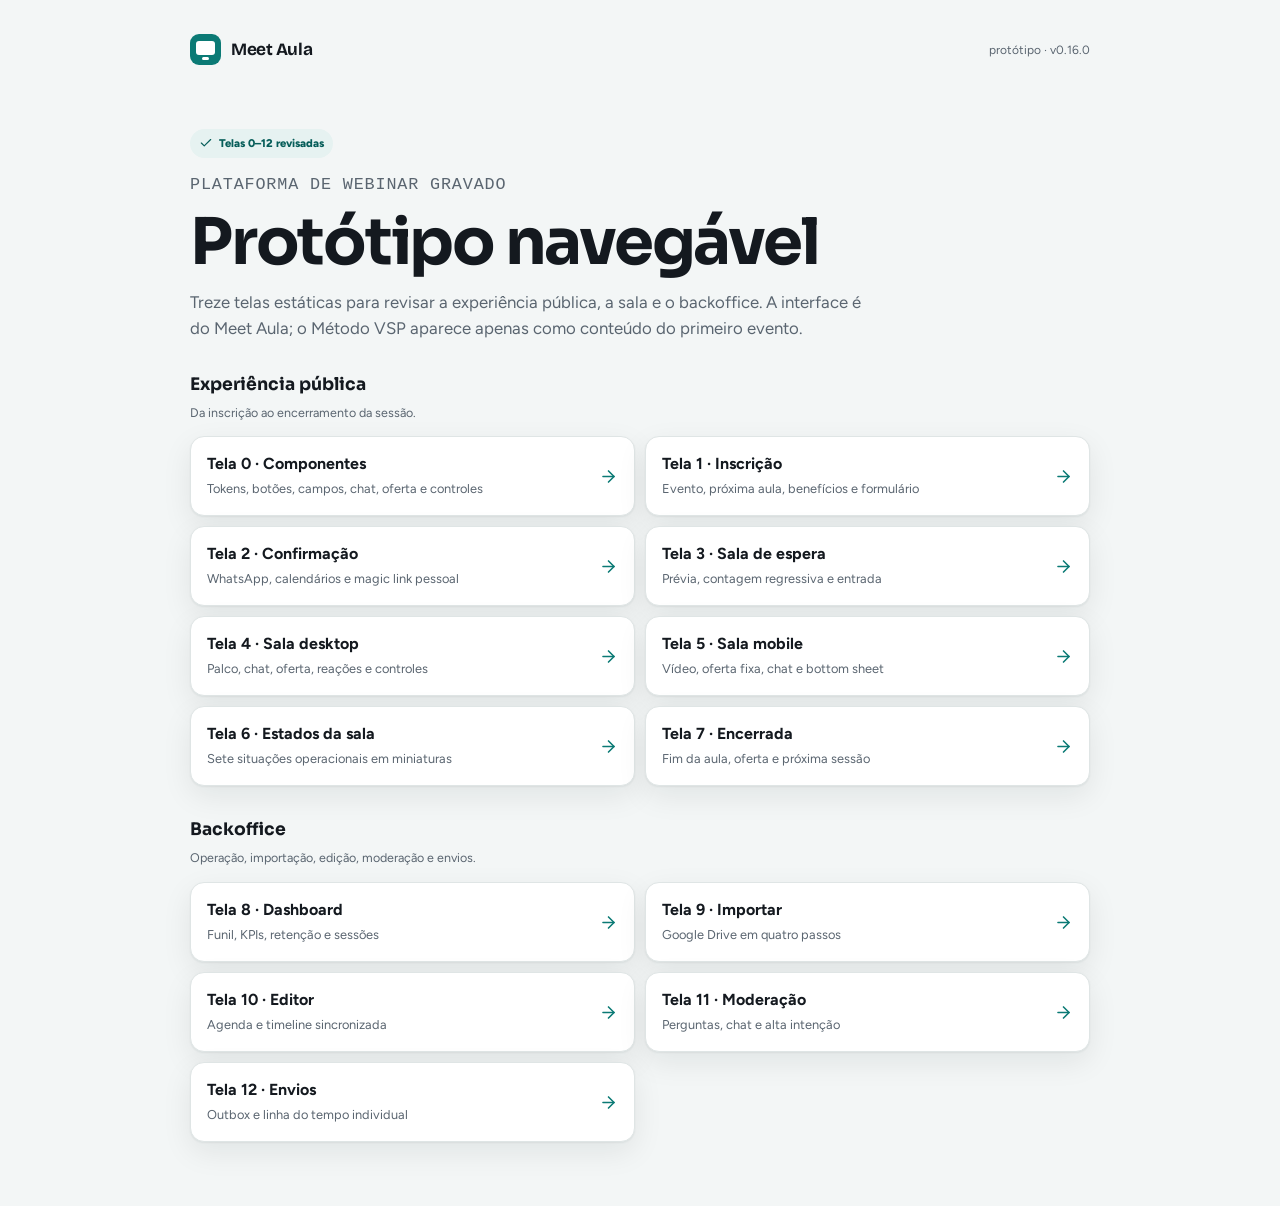
==== commit df49962f: "audit: refresh prototype index" ====
--- a/index.html
+++ b/index.html
@@ -10,31 +10,31 @@
   <link rel="stylesheet" href="./tokens.css">
   <link rel="stylesheet" href="./components.css">
   <style>
-    body{background:var(--ma-mist)}.home{width:min(900px,calc(100% - 32px));margin:0 auto;padding:34px 0 64px}.top{display:flex;justify-content:space-between;align-items:center;gap:16px;margin-bottom:64px}.version{color:var(--ma-ink-soft);font-size:.75rem}.hero{display:grid;gap:16px}.hero p{margin:0;max-width:680px;color:var(--ma-ink-soft);font-size:1.05rem}.group{margin-top:34px}.group h2{margin:0 0 10px;font:700 1.08rem/1.1 var(--ma-font-display)}.group p{margin:0 0 14px;color:var(--ma-ink-soft);font-size:.78rem}.screens{display:grid;gap:10px}.screen{display:flex;align-items:center;justify-content:space-between;gap:16px;border:1px solid var(--ma-line);border-radius:14px;background:#fff;padding:15px 16px;color:var(--ma-ink);text-decoration:none;box-shadow:var(--ma-shadow-sm);transition:transform var(--ma-transition),border-color var(--ma-transition)}.screen:hover{border-color:#AFCBC8;transform:translateY(-1px)}.screen strong{display:block}.screen span{color:var(--ma-ink-soft);font-size:.8rem}.screen svg{color:var(--ma-teal);flex:0 0 auto}@media(min-width:760px){.screens{grid-template-columns:repeat(2,minmax(0,1fr))}}
+    body{background:var(--ma-mist)}.home{width:min(900px,calc(100% - 32px));margin:0 auto;padding:34px 0 64px}.top{display:flex;justify-content:space-between;align-items:center;gap:16px;margin-bottom:64px}.version{color:var(--ma-ink-soft);font-size:.75rem}.hero{display:grid;gap:16px}.hero p{margin:0;max-width:680px;color:var(--ma-ink-soft);font-size:1.05rem}.audit{display:inline-flex;width:max-content;align-items:center;gap:6px;border-radius:999px;background:var(--ma-teal-tint);padding:6px 9px;color:var(--ma-teal-dark);font-size:.7rem;font-weight:800}.audit .ma-icon{width:14px;height:14px}.group{margin-top:34px}.group h2{margin:0 0 10px;font:700 1.08rem/1.1 var(--ma-font-display)}.group p{margin:0 0 14px;color:var(--ma-ink-soft);font-size:.78rem}.screens{display:grid;gap:10px}.screen{display:flex;align-items:center;justify-content:space-between;gap:16px;border:1px solid var(--ma-line);border-radius:14px;background:#fff;padding:15px 16px;color:var(--ma-ink);text-decoration:none;box-shadow:var(--ma-shadow-sm);transition:border-color var(--ma-transition),background-color var(--ma-transition)}.screen:hover{border-color:#AFCBC8;background:#FCFEFE}.screen strong{display:block}.screen span{color:var(--ma-ink-soft);font-size:.8rem}.screen>.ma-icon{width:19px;height:19px;color:var(--ma-teal);flex:0 0 auto}@media(min-width:760px){.screens{grid-template-columns:repeat(2,minmax(0,1fr))}}
   </style>
 </head>
 <body>
   <main class="home">
-    <div class="top"><div class="ma-brand"><span class="ma-brand__mark" aria-hidden="true"></span><span>Meet Aula</span></div><span class="version">protótipo · v0.15.0</span></div>
-    <section class="hero"><p class="ma-kicker">Plataforma de webinar gravado</p><h1 class="ma-display">Protótipo navegável</h1><p>Treze telas estáticas para revisar a experiência pública, a sala e o backoffice. A interface é do Meet Aula; o Método VSP aparece apenas como conteúdo do primeiro evento.</p></section>
+    <div class="top"><div class="ma-brand"><span class="ma-brand__mark" aria-hidden="true"></span><span>Meet Aula</span></div><span class="version">protótipo · v0.16.0</span></div>
+    <section class="hero"><span class="audit"><svg class="ma-icon" aria-hidden="true"><use href="./icons.svg#check"/></svg>Telas 0–12 revisadas</span><p class="ma-kicker">Plataforma de webinar gravado</p><h1 class="ma-display">Protótipo navegável</h1><p>Treze telas estáticas para revisar a experiência pública, a sala e o backoffice. A interface é do Meet Aula; o Método VSP aparece apenas como conteúdo do primeiro evento.</p></section>
 
     <section class="group"><h2>Experiência pública</h2><p>Da inscrição ao encerramento da sessão.</p><nav class="screens" aria-label="Telas públicas">
-      <a class="screen" href="./componentes.html"><div><strong>Tela 0 · Componentes</strong><span>Tokens, botões, campos, chat, oferta e controles</span></div><svg class="ma-icon" viewBox="0 0 24 24"><path d="M5 12h14M13 6l6 6-6 6"/></svg></a>
-      <a class="screen" href="./e/oferta-semente/"><div><strong>Tela 1 · Inscrição</strong><span>Evento, próxima aula, benefícios e formulário</span></div><svg class="ma-icon" viewBox="0 0 24 24"><path d="M5 12h14M13 6l6 6-6 6"/></svg></a>
-      <a class="screen" href="./e/oferta-semente/ok/"><div><strong>Tela 2 · Confirmação</strong><span>WhatsApp, calendários e magic link pessoal</span></div><svg class="ma-icon" viewBox="0 0 24 24"><path d="M5 12h14M13 6l6 6-6 6"/></svg></a>
-      <a class="screen" href="./s/7KQ2/"><div><strong>Tela 3 · Sala de espera</strong><span>Prévia, contagem regressiva e entrada</span></div><svg class="ma-icon" viewBox="0 0 24 24"><path d="M5 12h14M13 6l6 6-6 6"/></svg></a>
-      <a class="screen" href="./s/7KQ2/sala-desktop.html"><div><strong>Tela 4 · Sala desktop</strong><span>Palco, chat, oferta, reações e controles</span></div><svg class="ma-icon" viewBox="0 0 24 24"><path d="M5 12h14M13 6l6 6-6 6"/></svg></a>
-      <a class="screen" href="./s/7KQ2/sala-mobile.html"><div><strong>Tela 5 · Sala mobile</strong><span>Vídeo, oferta fixa, chat e bottom sheet</span></div><svg class="ma-icon" viewBox="0 0 24 24"><path d="M5 12h14M13 6l6 6-6 6"/></svg></a>
-      <a class="screen" href="./s/7KQ2/estados.html"><div><strong>Tela 6 · Estados da sala</strong><span>Sete situações operacionais em miniaturas</span></div><svg class="ma-icon" viewBox="0 0 24 24"><path d="M5 12h14M13 6l6 6-6 6"/></svg></a>
-      <a class="screen" href="./s/7KQ2/encerrada.html"><div><strong>Tela 7 · Encerrada</strong><span>Fim da aula, oferta e próxima sessão</span></div><svg class="ma-icon" viewBox="0 0 24 24"><path d="M5 12h14M13 6l6 6-6 6"/></svg></a>
+      <a class="screen" href="./componentes.html"><div><strong>Tela 0 · Componentes</strong><span>Tokens, botões, campos, chat, oferta e controles</span></div><svg class="ma-icon"><use href="./icons.svg#arrow-right"/></svg></a>
+      <a class="screen" href="./e/oferta-semente/"><div><strong>Tela 1 · Inscrição</strong><span>Evento, próxima aula, benefícios e formulário</span></div><svg class="ma-icon"><use href="./icons.svg#arrow-right"/></svg></a>
+      <a class="screen" href="./e/oferta-semente/ok/"><div><strong>Tela 2 · Confirmação</strong><span>WhatsApp, calendários e magic link pessoal</span></div><svg class="ma-icon"><use href="./icons.svg#arrow-right"/></svg></a>
+      <a class="screen" href="./s/7KQ2/"><div><strong>Tela 3 · Sala de espera</strong><span>Prévia, contagem regressiva e entrada</span></div><svg class="ma-icon"><use href="./icons.svg#arrow-right"/></svg></a>
+      <a class="screen" href="./s/7KQ2/sala-desktop.html"><div><strong>Tela 4 · Sala desktop</strong><span>Palco, chat, oferta, reações e controles</span></div><svg class="ma-icon"><use href="./icons.svg#arrow-right"/></svg></a>
+      <a class="screen" href="./s/7KQ2/sala-mobile.html"><div><strong>Tela 5 · Sala mobile</strong><span>Vídeo, oferta fixa, chat e bottom sheet</span></div><svg class="ma-icon"><use href="./icons.svg#arrow-right"/></svg></a>
+      <a class="screen" href="./s/7KQ2/estados.html"><div><strong>Tela 6 · Estados da sala</strong><span>Sete situações operacionais em miniaturas</span></div><svg class="ma-icon"><use href="./icons.svg#arrow-right"/></svg></a>
+      <a class="screen" href="./s/7KQ2/encerrada.html"><div><strong>Tela 7 · Encerrada</strong><span>Fim da aula, oferta e próxima sessão</span></div><svg class="ma-icon"><use href="./icons.svg#arrow-right"/></svg></a>
     </nav></section>
 
     <section class="group"><h2>Backoffice</h2><p>Operação, importação, edição, moderação e envios.</p><nav class="screens" aria-label="Telas do backoffice">
-      <a class="screen" href="./app/dashboard.html"><div><strong>Tela 8 · Dashboard</strong><span>Funil, KPIs, retenção e sessões</span></div><svg class="ma-icon" viewBox="0 0 24 24"><path d="M5 12h14M13 6l6 6-6 6"/></svg></a>
-      <a class="screen" href="./app/importar.html"><div><strong>Tela 9 · Importar</strong><span>Google Drive em quatro passos</span></div><svg class="ma-icon" viewBox="0 0 24 24"><path d="M5 12h14M13 6l6 6-6 6"/></svg></a>
-      <a class="screen" href="./app/editor.html"><div><strong>Tela 10 · Editor</strong><span>Agenda e timeline sincronizada</span></div><svg class="ma-icon" viewBox="0 0 24 24"><path d="M5 12h14M13 6l6 6-6 6"/></svg></a>
-      <a class="screen" href="./app/moderacao.html"><div><strong>Tela 11 · Moderação</strong><span>Perguntas, chat e alta intenção</span></div><svg class="ma-icon" viewBox="0 0 24 24"><path d="M5 12h14M13 6l6 6-6 6"/></svg></a>
-      <a class="screen" href="./app/envios.html"><div><strong>Tela 12 · Envios</strong><span>Outbox e linha do tempo individual</span></div><svg class="ma-icon" viewBox="0 0 24 24"><path d="M5 12h14M13 6l6 6-6 6"/></svg></a>
+      <a class="screen" href="./app/dashboard.html"><div><strong>Tela 8 · Dashboard</strong><span>Funil, KPIs, retenção e sessões</span></div><svg class="ma-icon"><use href="./icons.svg#arrow-right"/></svg></a>
+      <a class="screen" href="./app/importar.html"><div><strong>Tela 9 · Importar</strong><span>Google Drive em quatro passos</span></div><svg class="ma-icon"><use href="./icons.svg#arrow-right"/></svg></a>
+      <a class="screen" href="./app/editor.html"><div><strong>Tela 10 · Editor</strong><span>Agenda e timeline sincronizada</span></div><svg class="ma-icon"><use href="./icons.svg#arrow-right"/></svg></a>
+      <a class="screen" href="./app/moderacao.html"><div><strong>Tela 11 · Moderação</strong><span>Perguntas, chat e alta intenção</span></div><svg class="ma-icon"><use href="./icons.svg#arrow-right"/></svg></a>
+      <a class="screen" href="./app/envios.html"><div><strong>Tela 12 · Envios</strong><span>Outbox e linha do tempo individual</span></div><svg class="ma-icon"><use href="./icons.svg#arrow-right"/></svg></a>
     </nav></section>
   </main>
 </body>
--- a/components.css
+++ b/components.css
@@ -34,104 +34,108 @@
 .ma-muted { color: var(--ma-ink-soft); }
 .ma-mono { font-family: var(--ma-font-mono); font-weight: 500; font-variant-numeric: tabular-nums; }
 
-/* Icon system: UI = Lucide stroke icons; external brands = filled brand glyphs. */
+/* Icons: every functional icon references /icons.svg (Lucide). Brand marks use .ma-brand-icon. */
 .ma-icon {
-  width: 20px; height: 20px; flex: 0 0 auto; fill: none; stroke: currentColor;
-  stroke-width: 2; stroke-linecap: round; stroke-linejoin: round;
-}
-.ma-brand-icon {
-  width: 20px; height: 20px; flex: 0 0 auto; fill: currentColor; stroke: none;
-}
-.ma-sr-only {
-  position: absolute !important; width: 1px; height: 1px; overflow: hidden;
-  clip: rect(0 0 0 0); clip-path: inset(50%); white-space: nowrap;
-}
-
-/* Official Lucide glyphs for critical room controls.
-   These masks intentionally override any stale copied path in individual screens. */
-:where([aria-label="Microfone desligado"], [title="Microfone desligado"]) > .ma-icon,
-:where([aria-label="Câmera desligada"], [title="Câmera desligada"]) > .ma-icon,
-[aria-label="Sair"] > .ma-icon {
-  display: none;
-}
-
-:where([aria-label="Microfone desligado"], [title="Microfone desligado"])::before,
-:where([aria-label="Câmera desligada"], [title="Câmera desligada"])::before,
-[aria-label="Sair"]::before {
-  content: "";
-  display: block;
-  width: 19px;
-  height: 19px;
-  background: currentColor;
-  -webkit-mask-position: center;
-  mask-position: center;
-  -webkit-mask-repeat: no-repeat;
-  mask-repeat: no-repeat;
-  -webkit-mask-size: contain;
-  mask-size: contain;
-}
-
-:where([aria-label="Microfone desligado"], [title="Microfone desligado"])::before {
-  -webkit-mask-image: url("data:image/svg+xml,%3Csvg xmlns='http://www.w3.org/2000/svg' viewBox='0 0 24 24' fill='none' stroke='black' stroke-width='2' stroke-linecap='round' stroke-linejoin='round'%3E%3Cpath d='M12 19v3'/%3E%3Cpath d='M15 9.34V5a3 3 0 0 0-5.68-1.33'/%3E%3Cpath d='M16.95 16.95A7 7 0 0 1 5 12v-2'/%3E%3Cpath d='M18.89 13.23A7 7 0 0 0 19 12v-2'/%3E%3Cpath d='m2 2 20 20'/%3E%3Cpath d='M9 9v3a3 3 0 0 0 5.12 2.12'/%3E%3C/svg%3E");
-  mask-image: url("data:image/svg+xml,%3Csvg xmlns='http://www.w3.org/2000/svg' viewBox='0 0 24 24' fill='none' stroke='black' stroke-width='2' stroke-linecap='round' stroke-linejoin='round'%3E%3Cpath d='M12 19v3'/%3E%3Cpath d='M15 9.34V5a3 3 0 0 0-5.68-1.33'/%3E%3Cpath d='M16.95 16.95A7 7 0 0 1 5 12v-2'/%3E%3Cpath d='M18.89 13.23A7 7 0 0 0 19 12v-2'/%3E%3Cpath d='m2 2 20 20'/%3E%3Cpath d='M9 9v3a3 3 0 0 0 5.12 2.12'/%3E%3C/svg%3E");
-}
-
-:where([aria-label="Câmera desligada"], [title="Câmera desligada"])::before {
-  -webkit-mask-image: url("data:image/svg+xml,%3Csvg xmlns='http://www.w3.org/2000/svg' viewBox='0 0 24 24' fill='none' stroke='black' stroke-width='2' stroke-linecap='round' stroke-linejoin='round'%3E%3Cpath d='M10.66 6H14a2 2 0 0 1 2 2v2.5l5.248-3.062A.5.5 0 0 1 22 7.87v8.196'/%3E%3Cpath d='M16 16a2 2 0 0 1-2 2H4a2 2 0 0 1-2-2V8a2 2 0 0 1 2-2h2'/%3E%3Cpath d='m2 2 20 20'/%3E%3C/svg%3E");
-  mask-image: url("data:image/svg+xml,%3Csvg xmlns='http://www.w3.org/2000/svg' viewBox='0 0 24 24' fill='none' stroke='black' stroke-width='2' stroke-linecap='round' stroke-linejoin='round'%3E%3Cpath d='M10.66 6H14a2 2 0 0 1 2 2v2.5l5.248-3.062A.5.5 0 0 1 22 7.87v8.196'/%3E%3Cpath d='M16 16a2 2 0 0 1-2 2H4a2 2 0 0 1-2-2V8a2 2 0 0 1 2-2h2'/%3E%3Cpath d='m2 2 20 20'/%3E%3C/svg%3E");
-}
-
-[aria-label="Sair"]::before {
   width: 20px;
   height: 20px;
-  -webkit-mask-image: url("data:image/svg+xml,%3Csvg xmlns='http://www.w3.org/2000/svg' viewBox='0 0 24 24' fill='none' stroke='black' stroke-width='2' stroke-linecap='round' stroke-linejoin='round'%3E%3Cpath d='M10.1 13.9a14 14 0 0 0 3.732 2.668 1 1 0 0 0 1.213-.303l.355-.465A2 2 0 0 1 17 15h3a2 2 0 0 1 2 2v3a2 2 0 0 1-2 2 18 18 0 0 1-12.728-5.272'/%3E%3Cpath d='M22 2 2 22'/%3E%3Cpath d='M4.76 13.582A18 18 0 0 1 2 4a2 2 0 0 1 2-2h3a2 2 0 0 1 2 2v3a2 2 0 0 1-.8 1.6l-.468.351a1 1 0 0 0-.292 1.233 14 14 0 0 0 .244.473'/%3E%3C/svg%3E");
-  mask-image: url("data:image/svg+xml,%3Csvg xmlns='http://www.w3.org/2000/svg' viewBox='0 0 24 24' fill='none' stroke='black' stroke-width='2' stroke-linecap='round' stroke-linejoin='round'%3E%3Cpath d='M10.1 13.9a14 14 0 0 0 3.732 2.668 1 1 0 0 0 1.213-.303l.355-.465A2 2 0 0 1 17 15h3a2 2 0 0 1 2 2v3a2 2 0 0 1-2 2 18 18 0 0 1-12.728-5.272'/%3E%3Cpath d='M22 2 2 22'/%3E%3Cpath d='M4.76 13.582A18 18 0 0 1 2 4a2 2 0 0 1 2-2h3a2 2 0 0 1 2 2v3a2 2 0 0 1-.8 1.6l-.468.351a1 1 0 0 0-.292 1.233 14 14 0 0 0 .244.473'/%3E%3C/svg%3E");
+  flex: 0 0 auto;
+  fill: none;
+  stroke: currentColor;
+  stroke-width: 2;
+  stroke-linecap: round;
+  stroke-linejoin: round;
+}
+.ma-brand-icon {
+  width: 20px;
+  height: 20px;
+  flex: 0 0 auto;
+  fill: currentColor;
+  stroke: none;
+}
+.ma-sr-only {
+  position: absolute !important;
+  width: 1px;
+  height: 1px;
+  overflow: hidden;
+  clip: rect(0 0 0 0);
+  clip-path: inset(50%);
+  white-space: nowrap;
 }
 
 /* Brand */
 .ma-brand {
-  display: inline-flex; align-items: center; gap: 10px; color: var(--ma-ink);
-  font: 700 1.08rem/1 var(--ma-font-brand); letter-spacing: -.025em;
+  display: inline-flex;
+  align-items: center;
+  gap: 10px;
+  color: var(--ma-ink);
+  font: 700 1.08rem/1 var(--ma-font-brand);
+  letter-spacing: -.025em;
+  text-decoration: none;
 }
 .ma-brand__mark {
-  position: relative; width: 31px; height: 31px; flex: 0 0 auto;
-  border-radius: 9px; background: var(--ma-teal);
+  position: relative;
+  width: 31px;
+  height: 31px;
+  flex: 0 0 auto;
+  border-radius: 9px;
+  background: var(--ma-teal);
 }
 .ma-brand__mark::before {
-  position: absolute; inset: 7px 6px 10px; border-radius: 3px;
-  background: var(--ma-white); content: "";
+  position: absolute;
+  inset: 7px 6px 10px;
+  border-radius: 3px;
+  background: var(--ma-white);
+  content: "";
 }
 .ma-brand__mark::after {
-  position: absolute; left: 12px; bottom: 5px; width: 7px; height: 3px;
-  border-radius: 2px; background: var(--ma-white); content: "";
+  position: absolute;
+  left: 12px;
+  bottom: 5px;
+  width: 7px;
+  height: 3px;
+  border-radius: 2px;
+  background: var(--ma-white);
+  content: "";
 }
 
 /* Buttons */
 .ma-btn {
-  appearance: none; min-height: 48px; border: 1px solid transparent;
-  border-radius: var(--ma-radius-button); display: inline-flex; align-items: center;
-  justify-content: center; gap: 9px; padding: 12px 17px; cursor: pointer;
-  color: inherit; font-weight: 700; line-height: 1; text-decoration: none;
-  transition: transform var(--ma-transition), background-color var(--ma-transition),
-    border-color var(--ma-transition), color var(--ma-transition), box-shadow var(--ma-transition);
-}
-.ma-btn:hover { transform: translateY(-1px); }
-.ma-btn:active { transform: translateY(0); }
+  appearance: none;
+  min-height: 48px;
+  border: 1px solid transparent;
+  border-radius: var(--ma-radius-button);
+  display: inline-flex;
+  align-items: center;
+  justify-content: center;
+  gap: 9px;
+  padding: 12px 17px;
+  cursor: pointer;
+  color: inherit;
+  font-weight: 700;
+  line-height: 1;
+  text-decoration: none;
+  transition: background-color var(--ma-transition), border-color var(--ma-transition), color var(--ma-transition), box-shadow var(--ma-transition), filter var(--ma-transition);
+}
 .ma-btn--primary { background: var(--ma-teal); color: var(--ma-white); }
 .ma-btn--primary:hover { background: var(--ma-teal-dark); }
 .ma-btn--secondary { border-color: var(--ma-line); background: var(--ma-white); color: var(--ma-ink); }
-.ma-btn--secondary:hover { background: var(--ma-mist); }
+.ma-btn--secondary:hover { background: var(--ma-mist); border-color: #C9D2D2; }
 .ma-btn--danger { background: var(--ma-signal); color: var(--ma-white); }
 .ma-btn--danger:hover { background: #B92F2B; }
-.ma-btn[disabled] { cursor: not-allowed; opacity: .5; transform: none; }
+.ma-btn[disabled], .ma-btn[aria-disabled="true"] { cursor: not-allowed; opacity: .55; }
 
 /* Forms */
 .ma-field { display: grid; gap: 7px; }
 .ma-field__label { color: var(--ma-ink); font-size: .875rem; font-weight: 600; }
 .ma-input, .ma-select, .ma-textarea {
-  width: 100%; min-height: 48px; border: 1px solid var(--ma-line);
-  border-radius: var(--ma-radius-input); background: var(--ma-white); color: var(--ma-ink);
-  padding: 12px 13px; transition: border-color var(--ma-transition), box-shadow var(--ma-transition), background-color var(--ma-transition);
+  width: 100%;
+  min-height: 48px;
+  border: 1px solid var(--ma-line);
+  border-radius: var(--ma-radius-input);
+  background: var(--ma-white);
+  color: var(--ma-ink);
+  padding: 12px 13px;
+  transition: border-color var(--ma-transition), box-shadow var(--ma-transition), background-color var(--ma-transition);
 }
 .ma-input::placeholder, .ma-textarea::placeholder { color: #7E898F; }
 .ma-input:hover, .ma-select:hover, .ma-textarea:hover { border-color: #BFCACA; }
@@ -139,7 +143,8 @@
 .ma-field__hint { color: var(--ma-ink-soft); }
 .ma-field__error { display: none; color: #B12622; font-weight: 600; }
 .ma-field.is-error .ma-input, .ma-field.is-error .ma-select, .ma-field.is-error .ma-textarea {
-  border-color: var(--ma-signal); background: #FFF8F7;
+  border-color: var(--ma-signal);
+  background: #FFF8F7;
 }
 .ma-field.is-error .ma-field__error { display: block; }
 .ma-phone { display: grid; grid-template-columns: 90px minmax(0, 1fr); gap: 8px; }
@@ -147,95 +152,91 @@
 /* Chips */
 .ma-chips { display: flex; flex-wrap: wrap; gap: 8px; }
 .ma-chip {
-  display: inline-flex; min-height: 34px; align-items: center; border: 1px solid var(--ma-line);
-  border-radius: var(--ma-radius-pill); background: var(--ma-white); color: var(--ma-ink);
-  padding: 7px 11px; font-size: .8rem; font-weight: 600;
+  display: inline-flex;
+  min-height: 34px;
+  align-items: center;
+  border: 1px solid var(--ma-line);
+  border-radius: var(--ma-radius-pill);
+  background: var(--ma-white);
+  color: var(--ma-ink);
+  padding: 7px 11px;
+  font-size: .8rem;
+  font-weight: 600;
 }
 .ma-chip--selected { border-color: #AFCBC8; background: var(--ma-teal-tint); color: var(--ma-teal-dark); }
 
 /* Avatar */
 .ma-avatar {
-  display: inline-grid; width: 36px; height: 36px; place-items: center; flex: 0 0 auto;
-  border-radius: 50%; background: var(--ma-teal-tint); color: var(--ma-teal-dark);
-  font-size: .75rem; font-weight: 700;
-}
-
-/* Compact webchat: optimized for dense room sidebars */
+  display: inline-grid;
+  width: 36px;
+  height: 36px;
+  place-items: center;
+  flex: 0 0 auto;
+  border-radius: 50%;
+  background: var(--ma-teal-tint);
+  color: var(--ma-teal-dark);
+  font-size: .75rem;
+  font-weight: 700;
+}
+
+/* Compact webchat */
 .ma-chat-list { display: grid; gap: 10px; }
-.ma-message {
-  display: grid; grid-template-columns: 30px minmax(0, 1fr); gap: 8px; align-items: start;
-}
+.ma-message { display: grid; grid-template-columns: 30px minmax(0, 1fr); gap: 8px; align-items: start; }
 .ma-message .ma-avatar { width: 30px; height: 30px; font-size: .64rem; }
 .ma-message__content { min-width: 0; }
-.ma-message__meta {
-  display: flex; flex-wrap: wrap; align-items: baseline; gap: 4px 7px; margin-bottom: 1px;
-}
+.ma-message__meta { display: flex; flex-wrap: wrap; align-items: baseline; gap: 4px 7px; margin-bottom: 1px; }
 .ma-message__name { color: var(--ma-ink); font-size: .78rem; font-weight: 700; }
 .ma-message__time { color: #7E898F; font-size: .68rem; }
 .ma-message__bubble { min-width: 0; background: transparent; padding: 0; }
 .ma-message__text { margin: 0; color: var(--ma-ink); font-size: .85rem; line-height: 1.35; overflow-wrap: anywhere; }
 .ma-message--team .ma-avatar { background: var(--ma-teal); color: var(--ma-white); }
 .ma-message--team .ma-message__name { color: var(--ma-teal-dark); }
-.ma-message--pinned {
-  grid-template-columns: 1fr; border-radius: 10px; background: var(--ma-teal-tint); padding: 8px 10px;
-}
-.ma-pin-label {
-  display: inline-flex; align-items: center; gap: 6px; margin-bottom: 3px; color: var(--ma-teal-dark);
-  font: 500 .64rem/1.3 var(--ma-font-mono); letter-spacing: .04em; text-transform: uppercase;
-}
-
-/* Reactions: floating name pills + mobile horizontal tray */
-.ma-reaction-pill,
-.ma-reaction-float {
-  display: inline-flex; max-width: 270px; align-items: center; gap: 6px;
-  border: 1px solid rgba(255, 255, 255, .14); border-radius: var(--ma-radius-pill);
-  background: rgba(255, 255, 255, .13); color: var(--ma-white);
-  padding: 3px 9px 3px 4px; backdrop-filter: blur(8px);
-}
-.ma-reaction-pill__emoji,
-.ma-reaction-float__emoji { font-size: 1.1rem; line-height: 1; }
-.ma-reaction-pill__name,
-.ma-reaction-float__name {
-  overflow: hidden; font-size: .74rem; font-weight: 600; text-overflow: ellipsis; white-space: nowrap;
-}
+.ma-message--pinned { grid-template-columns: 1fr; border-radius: 10px; background: var(--ma-teal-tint); padding: 8px 10px; }
+.ma-pin-label { display: inline-flex; align-items: center; gap: 6px; margin-bottom: 3px; color: var(--ma-teal-dark); font: 500 .64rem/1.3 var(--ma-font-mono); letter-spacing: .04em; text-transform: uppercase; }
+
+/* Reactions */
+.ma-reaction-pill, .ma-reaction-float {
+  display: inline-flex;
+  max-width: 270px;
+  align-items: center;
+  gap: 6px;
+  border: 1px solid rgba(255, 255, 255, .14);
+  border-radius: var(--ma-radius-pill);
+  background: rgba(15, 22, 23, .74);
+  color: var(--ma-white);
+  padding: 4px 10px 4px 5px;
+  backdrop-filter: blur(8px);
+}
+.ma-reaction-pill__emoji, .ma-reaction-float__emoji { font-size: 1.1rem; line-height: 1; }
+.ma-reaction-pill__name, .ma-reaction-float__name { overflow: hidden; font-size: .74rem; font-weight: 600; text-overflow: ellipsis; white-space: nowrap; }
 .ma-reaction-cloud { position: absolute; inset: 10px; pointer-events: none; }
-.ma-reaction-float {
-  position: absolute; left: var(--reaction-x, 0%); bottom: var(--reaction-y, 0%);
-  box-shadow: 0 8px 20px rgba(0, 0, 0, .16);
-}
-.ma-reaction-tray {
-  display: flex; max-width: 100%; gap: 3px; overflow-x: auto; padding: 5px;
-  border: 1px solid rgba(255, 255, 255, .14); border-radius: var(--ma-radius-pill);
-  background: rgba(15, 22, 23, .88); box-shadow: var(--ma-shadow-md); scrollbar-width: none;
-}
+.ma-reaction-float { position: absolute; left: var(--reaction-x, 0%); bottom: var(--reaction-y, 0%); box-shadow: 0 8px 20px rgba(0, 0, 0, .16); }
+.ma-reaction-tray { display: flex; max-width: 100%; gap: 3px; overflow-x: auto; padding: 5px; border: 1px solid rgba(255,255,255,.14); border-radius: var(--ma-radius-pill); background: rgba(15,22,23,.92); box-shadow: var(--ma-shadow-md); scrollbar-width: none; }
 .ma-reaction-tray::-webkit-scrollbar { display: none; }
-.ma-reaction-option {
-  appearance: none; width: 38px; height: 38px; flex: 0 0 38px; border: 0; border-radius: 50%;
-  display: grid; place-items: center; background: transparent; cursor: pointer; font-size: 1.2rem;
-  transition: transform var(--ma-transition), background-color var(--ma-transition);
-}
-.ma-reaction-option:hover { background: rgba(255, 255, 255, .12); transform: translateY(-1px); }
+.ma-reaction-option { appearance: none; width: 38px; height: 38px; flex: 0 0 38px; border: 0; border-radius: 50%; display: grid; place-items: center; background: transparent; cursor: pointer; font-size: 1.2rem; transition: background-color var(--ma-transition); }
+.ma-reaction-option:hover { background: rgba(255,255,255,.12); }
 
 /* Room controls */
 .ma-control {
-  appearance: none; display: inline-grid; width: 48px; height: 48px; place-items: center;
-  border: 1px solid var(--ma-line); border-radius: 50%; background: var(--ma-white);
-  color: var(--ma-ink); cursor: pointer; transition: transform var(--ma-transition),
-    background-color var(--ma-transition), border-color var(--ma-transition), color var(--ma-transition);
-}
-.ma-control:hover { transform: translateY(-1px); }
+  appearance: none;
+  display: inline-grid;
+  width: 48px;
+  height: 48px;
+  place-items: center;
+  border: 1px solid var(--ma-line);
+  border-radius: 50%;
+  background: var(--ma-white);
+  color: var(--ma-ink);
+  cursor: pointer;
+  transition: background-color var(--ma-transition), border-color var(--ma-transition), color var(--ma-transition), box-shadow var(--ma-transition);
+}
+.ma-control:hover { background: var(--ma-mist); }
 .ma-control--active { border-color: #79C5BE; background: var(--ma-teal-soft); color: #103D3A; }
 .ma-control--off { border-color: var(--ma-signal); background: var(--ma-signal); color: var(--ma-white); }
 
-/* Tenant offer: tenant color is restricted to CTA */
-.ma-offer-card {
-  overflow: hidden; border: 1px solid var(--ma-line); border-radius: var(--ma-radius-card);
-  background: var(--ma-white); box-shadow: var(--ma-shadow-sm);
-}
-.ma-offer-card__top {
-  display: flex; flex-wrap: wrap; align-items: center; justify-content: space-between; gap: 8px 12px;
-  border-bottom: 1px solid var(--ma-line); background: var(--ma-mist); padding: 10px 13px;
-}
+/* Tenant offer: only the CTA uses tenant color */
+.ma-offer-card { overflow: hidden; border: 1px solid var(--ma-line); border-radius: var(--ma-radius-card); background: var(--ma-white); box-shadow: var(--ma-shadow-sm); }
+.ma-offer-card__top { display: flex; flex-wrap: wrap; align-items: center; justify-content: space-between; gap: 8px 12px; border-bottom: 1px solid var(--ma-line); background: var(--ma-mist); padding: 10px 13px; }
 .ma-offer-card__tag { color: var(--ma-signal); font-size: .7rem; font-weight: 700; text-transform: uppercase; }
 .ma-offer-card__deadline { color: var(--ma-ink-soft); font-size: .75rem; font-weight: 600; }
 .ma-offer-card__body { display: grid; gap: 13px; padding: 15px; }
@@ -243,38 +244,25 @@
 .ma-offer-card__title { color: var(--ma-ink); font-weight: 800; }
 .ma-offer-card__old { color: var(--ma-ink-soft); font-size: .8rem; }
 .ma-offer-card__price { display: flex; flex-wrap: wrap; align-items: baseline; gap: 7px; }
-.ma-offer-card__price strong {
-  color: var(--ma-ink); font: 700 1.9rem/.95 var(--ma-font-display); letter-spacing: -.02em;
-}
+.ma-offer-card__price strong { color: var(--ma-ink); font: 700 1.9rem/.95 var(--ma-font-display); letter-spacing: -.02em; }
 .ma-offer-card .ma-btn { background: var(--tenant-accent); color: var(--ma-white); }
 .ma-offer-card .ma-btn:hover { filter: brightness(.9); }
 
 /* Toast */
-.ma-toast {
-  display: flex; width: min(100%, 430px); align-items: flex-start; gap: 10px;
-  border: 1px solid var(--ma-line); border-radius: 14px; background: var(--ma-white);
-  padding: 11px 13px; box-shadow: var(--ma-shadow-md);
-}
-.ma-toast__icon {
-  display: grid; width: 26px; height: 26px; place-items: center; flex: 0 0 auto;
-  border-radius: 50%; background: var(--ma-teal-tint); color: var(--ma-teal-dark);
-}
+.ma-toast { display: flex; width: min(100%, 430px); align-items: flex-start; gap: 10px; border: 1px solid var(--ma-line); border-radius: 14px; background: var(--ma-white); padding: 11px 13px; box-shadow: var(--ma-shadow-md); }
+.ma-toast__icon { display: grid; width: 26px; height: 26px; place-items: center; flex: 0 0 auto; border-radius: 50%; background: var(--ma-teal-tint); color: var(--ma-teal-dark); }
 .ma-toast__text { margin: 0; font-size: .85rem; }
 
 /* Countdown */
-.ma-countdown {
-  display: inline-flex; align-items: center; gap: 10px; border: 1px solid var(--ma-line);
-  border-radius: 14px; background: var(--ma-white); padding: 10px 12px;
-}
+.ma-countdown { display: inline-flex; align-items: center; gap: 10px; border: 1px solid var(--ma-line); border-radius: 14px; background: var(--ma-white); padding: 10px 12px; }
 .ma-countdown__label { color: var(--ma-ink-soft); font-size: .75rem; font-weight: 600; }
-.ma-countdown__time {
-  color: var(--ma-ink); font: 700 1.8rem/1 var(--ma-font-display);
-  font-variant-numeric: tabular-nums; letter-spacing: -.02em;
-}
+.ma-countdown__time { color: var(--ma-ink); font: 700 1.8rem/1 var(--ma-font-display); font-variant-numeric: tabular-nums; letter-spacing: -.02em; }
 
 @media (prefers-reduced-motion: reduce) {
   *, *::before, *::after {
-    scroll-behavior: auto !important; animation-duration: .001ms !important;
-    animation-iteration-count: 1 !important; transition-duration: .001ms !important;
+    scroll-behavior: auto !important;
+    animation-duration: .001ms !important;
+    animation-iteration-count: 1 !important;
+    transition-duration: .001ms !important;
   }
 }
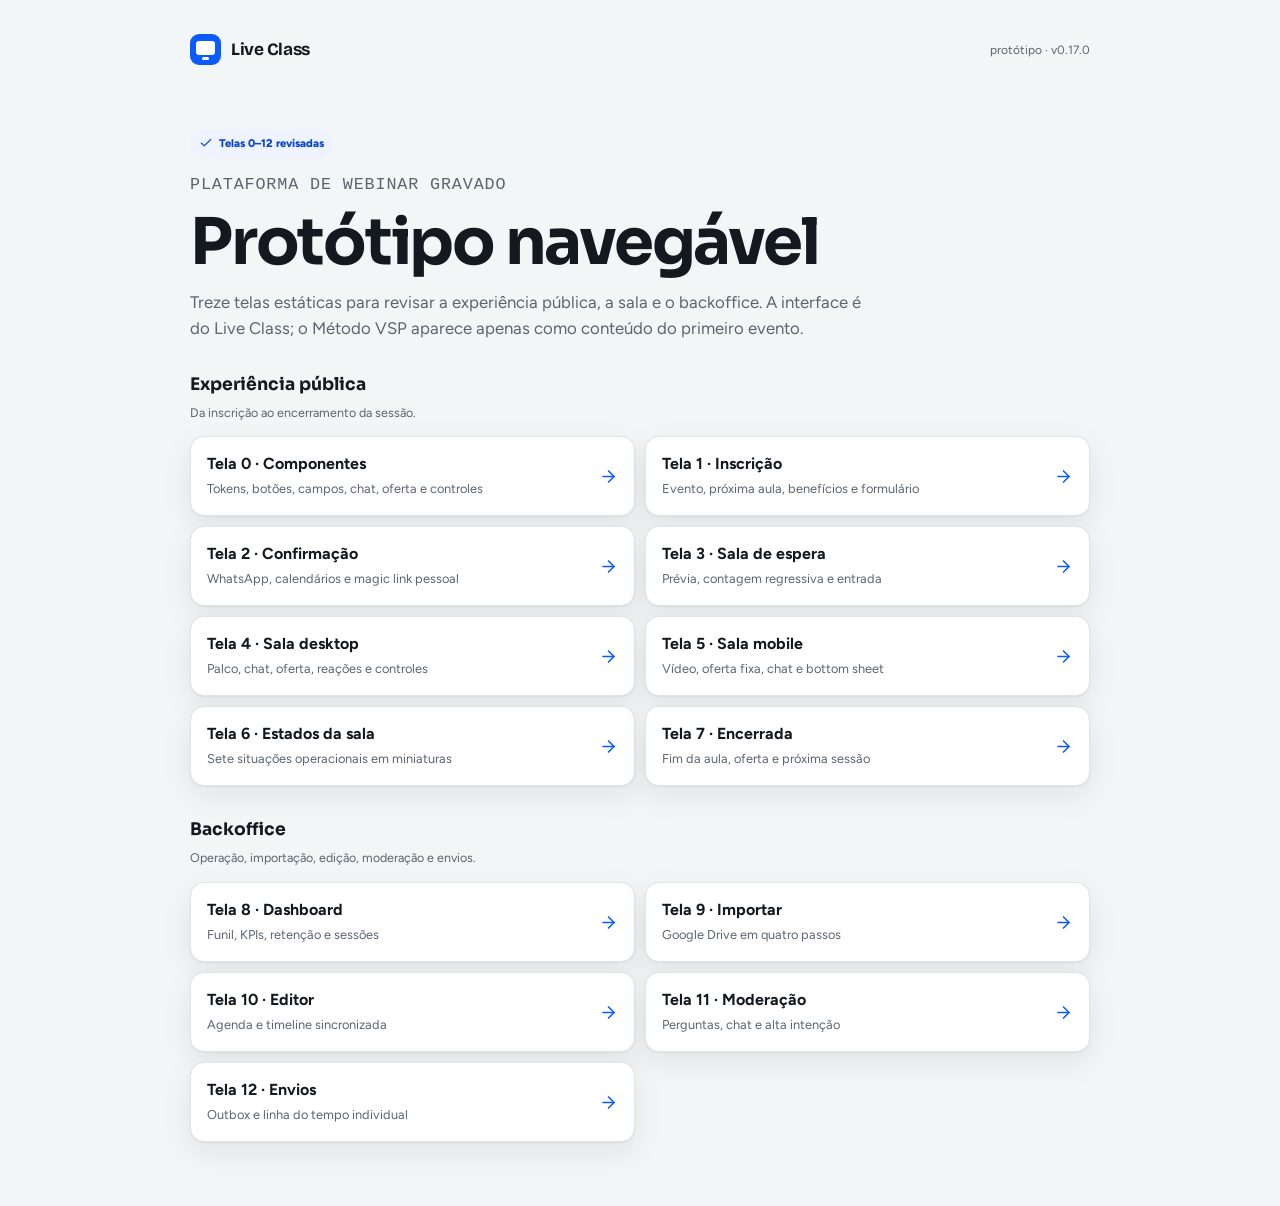
==== commit d283f7b1: "Rename prototype to Live Class" ====
--- a/index.html
+++ b/index.html
@@ -3,20 +3,20 @@
 <head>
   <meta charset="utf-8">
   <meta name="viewport" content="width=device-width,initial-scale=1">
-  <title>Meet Aula · Protótipo</title>
+  <title>Live Class · Protótipo</title>
   <link rel="preconnect" href="https://fonts.googleapis.com">
   <link rel="preconnect" href="https://fonts.gstatic.com" crossorigin>
   <link href="https://fonts.googleapis.com/css2?family=Bricolage+Grotesque:wght@600;700&family=Figtree:wght@400;500;600;700&display=swap" rel="stylesheet">
   <link rel="stylesheet" href="./tokens.css">
   <link rel="stylesheet" href="./components.css">
   <style>
-    body{background:var(--ma-mist)}.home{width:min(900px,calc(100% - 32px));margin:0 auto;padding:34px 0 64px}.top{display:flex;justify-content:space-between;align-items:center;gap:16px;margin-bottom:64px}.version{color:var(--ma-ink-soft);font-size:.75rem}.hero{display:grid;gap:16px}.hero p{margin:0;max-width:680px;color:var(--ma-ink-soft);font-size:1.05rem}.audit{display:inline-flex;width:max-content;align-items:center;gap:6px;border-radius:999px;background:var(--ma-teal-tint);padding:6px 9px;color:var(--ma-teal-dark);font-size:.7rem;font-weight:800}.audit .ma-icon{width:14px;height:14px}.group{margin-top:34px}.group h2{margin:0 0 10px;font:700 1.08rem/1.1 var(--ma-font-display)}.group p{margin:0 0 14px;color:var(--ma-ink-soft);font-size:.78rem}.screens{display:grid;gap:10px}.screen{display:flex;align-items:center;justify-content:space-between;gap:16px;border:1px solid var(--ma-line);border-radius:14px;background:#fff;padding:15px 16px;color:var(--ma-ink);text-decoration:none;box-shadow:var(--ma-shadow-sm);transition:border-color var(--ma-transition),background-color var(--ma-transition)}.screen:hover{border-color:#AFCBC8;background:#FCFEFE}.screen strong{display:block}.screen span{color:var(--ma-ink-soft);font-size:.8rem}.screen>.ma-icon{width:19px;height:19px;color:var(--ma-teal);flex:0 0 auto}@media(min-width:760px){.screens{grid-template-columns:repeat(2,minmax(0,1fr))}}
+    body{background:var(--ma-mist)}.home{width:min(900px,calc(100% - 32px));margin:0 auto;padding:34px 0 64px}.top{display:flex;justify-content:space-between;align-items:center;gap:16px;margin-bottom:64px}.version{color:var(--ma-ink-soft);font-size:.75rem}.hero{display:grid;gap:16px}.hero p{margin:0;max-width:680px;color:var(--ma-ink-soft);font-size:1.05rem}.audit{display:inline-flex;width:max-content;align-items:center;gap:6px;border-radius:999px;background:var(--ma-teal-tint);padding:6px 9px;color:var(--ma-teal-dark);font-size:.7rem;font-weight:800}.audit .ma-icon{width:14px;height:14px}.group{margin-top:34px}.group h2{margin:0 0 10px;font:700 1.08rem/1.1 var(--ma-font-display)}.group p{margin:0 0 14px;color:var(--ma-ink-soft);font-size:.78rem}.screens{display:grid;gap:10px}.screen{display:flex;align-items:center;justify-content:space-between;gap:16px;border:1px solid var(--ma-line);border-radius:14px;background:#fff;padding:15px 16px;color:var(--ma-ink);text-decoration:none;box-shadow:var(--ma-shadow-sm);transition:border-color var(--ma-transition),background-color var(--ma-transition)}.screen:hover{border-color:#AFC5FF;background:#FCFEFE}.screen strong{display:block}.screen span{color:var(--ma-ink-soft);font-size:.8rem}.screen>.ma-icon{width:19px;height:19px;color:var(--ma-teal);flex:0 0 auto}@media(min-width:760px){.screens{grid-template-columns:repeat(2,minmax(0,1fr))}}
   </style>
 </head>
 <body>
   <main class="home">
-    <div class="top"><div class="ma-brand"><span class="ma-brand__mark" aria-hidden="true"></span><span>Meet Aula</span></div><span class="version">protótipo · v0.16.0</span></div>
-    <section class="hero"><span class="audit"><svg class="ma-icon" aria-hidden="true"><use href="./icons.svg#check"/></svg>Telas 0–12 revisadas</span><p class="ma-kicker">Plataforma de webinar gravado</p><h1 class="ma-display">Protótipo navegável</h1><p>Treze telas estáticas para revisar a experiência pública, a sala e o backoffice. A interface é do Meet Aula; o Método VSP aparece apenas como conteúdo do primeiro evento.</p></section>
+    <div class="top"><div class="ma-brand"><span class="ma-brand__mark" aria-hidden="true"></span><span>Live Class</span></div><span class="version">protótipo · v0.17.0</span></div>
+    <section class="hero"><span class="audit"><svg class="ma-icon" aria-hidden="true"><use href="./icons.svg#check"/></svg>Telas 0–12 revisadas</span><p class="ma-kicker">Plataforma de webinar gravado</p><h1 class="ma-display">Protótipo navegável</h1><p>Treze telas estáticas para revisar a experiência pública, a sala e o backoffice. A interface é do Live Class; o Método VSP aparece apenas como conteúdo do primeiro evento.</p></section>
 
     <section class="group"><h2>Experiência pública</h2><p>Da inscrição ao encerramento da sessão.</p><nav class="screens" aria-label="Telas públicas">
       <a class="screen" href="./componentes.html"><div><strong>Tela 0 · Componentes</strong><span>Tokens, botões, campos, chat, oferta e controles</span></div><svg class="ma-icon"><use href="./icons.svg#arrow-right"/></svg></a>
--- a/tokens.css
+++ b/tokens.css
@@ -3,16 +3,21 @@
 :root {
   --ma-ink: #14191F;
   --ma-ink-soft: #5A6570;
-  --ma-teal: #0B7A75;
-  --ma-teal-dark: #075E5A;
-  --ma-teal-soft: #9FDCD4;
-  --ma-teal-tint: #E6F2F1;
+
+  /* Live Class accent family, based on Zoom brand colors. */
+  --ma-teal: #0B5CFF;
+  --ma-teal-dark: #0847CC;
+  --ma-teal-soft: #00EDE7;
+  --ma-teal-tint: #EEF3FF;
+
   --ma-stage: #0F1617;
   --ma-stage-2: #1C2E2F;
   --ma-mist: #F3F6F6;
   --ma-line: #DFE5E5;
   --ma-signal: #D93A36;
   --tenant-accent: #1FA84D;
+  --brand-whatsapp: #25D366;
+  --brand-whatsapp-dark: #1EAD55;
   --ma-white: #FFFFFF;
 
   --ma-font-display: "Sora", system-ui, sans-serif;
@@ -28,5 +33,5 @@
   --ma-shadow-sm: 0 1px 2px rgba(15, 30, 30, .06), 0 10px 30px rgba(15, 30, 30, .08);
   --ma-shadow-md: 0 18px 48px rgba(15, 30, 30, .14);
   --ma-transition: 150ms ease-out;
-  --ma-focus: 0 0 0 3px rgba(11, 122, 117, .28);
+  --ma-focus: 0 0 0 3px rgba(11, 92, 255, .28);
 }
--- a/components.css
+++ b/components.css
@@ -52,6 +52,7 @@
   fill: currentColor;
   stroke: none;
 }
+.ma-brand-icon--whatsapp { color: var(--brand-whatsapp); }
 .ma-sr-only {
   position: absolute !important;
   width: 1px;
@@ -122,6 +123,8 @@
 .ma-btn--secondary:hover { background: var(--ma-mist); border-color: #C9D2D2; }
 .ma-btn--danger { background: var(--ma-signal); color: var(--ma-white); }
 .ma-btn--danger:hover { background: #B92F2B; }
+.ma-btn--whatsapp { background: var(--brand-whatsapp); color: var(--ma-white); }
+.ma-btn--whatsapp:hover { background: var(--brand-whatsapp-dark); }
 .ma-btn[disabled], .ma-btn[aria-disabled="true"] { cursor: not-allowed; opacity: .55; }
 
 /* Forms */
@@ -163,7 +166,7 @@
   font-size: .8rem;
   font-weight: 600;
 }
-.ma-chip--selected { border-color: #AFCBC8; background: var(--ma-teal-tint); color: var(--ma-teal-dark); }
+.ma-chip--selected { border-color: #AFC5FF; background: var(--ma-teal-tint); color: var(--ma-teal-dark); }
 
 /* Avatar */
 .ma-avatar {
@@ -231,7 +234,7 @@
   transition: background-color var(--ma-transition), border-color var(--ma-transition), color var(--ma-transition), box-shadow var(--ma-transition);
 }
 .ma-control:hover { background: var(--ma-mist); }
-.ma-control--active { border-color: #79C5BE; background: var(--ma-teal-soft); color: #103D3A; }
+.ma-control--active { border-color: #00C7C2; background: var(--ma-teal-soft); color: #00031F; }
 .ma-control--off { border-color: var(--ma-signal); background: var(--ma-signal); color: var(--ma-white); }
 
 /* Tenant offer: only the CTA uses tenant color */
